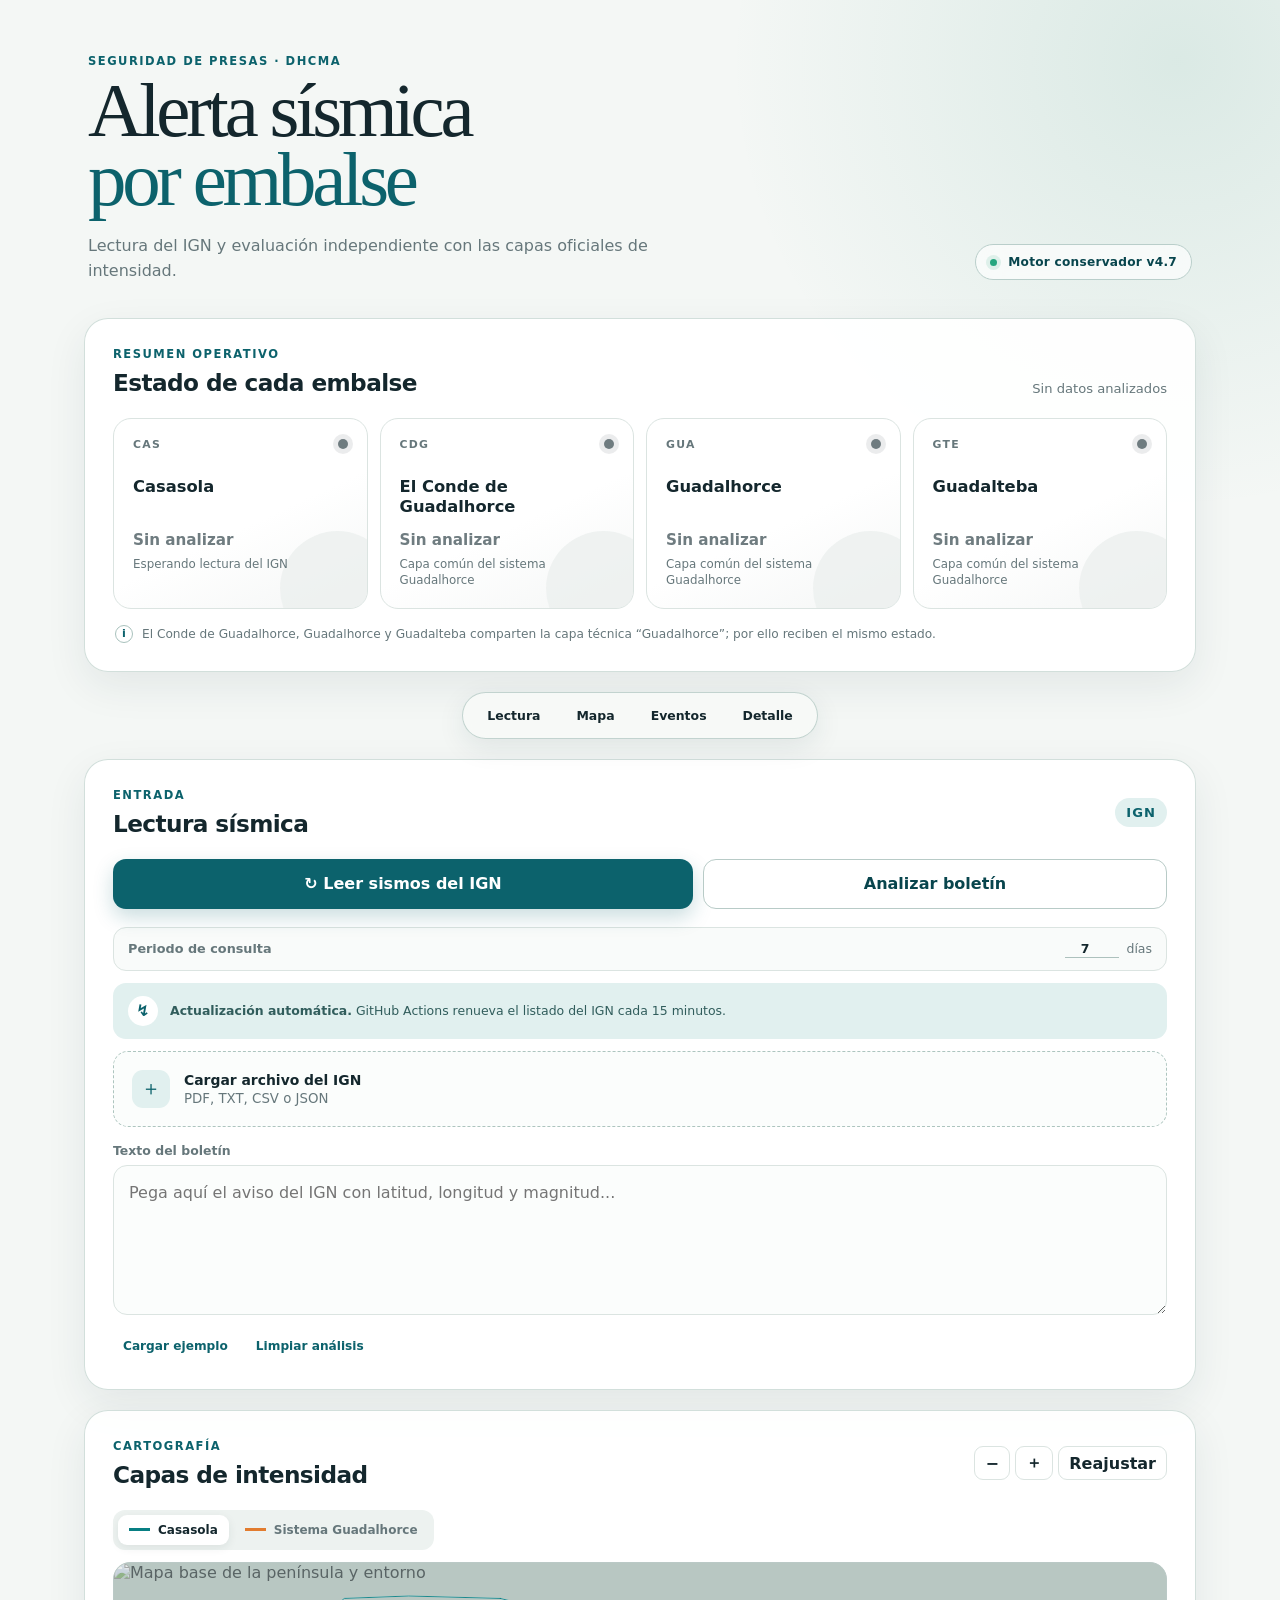
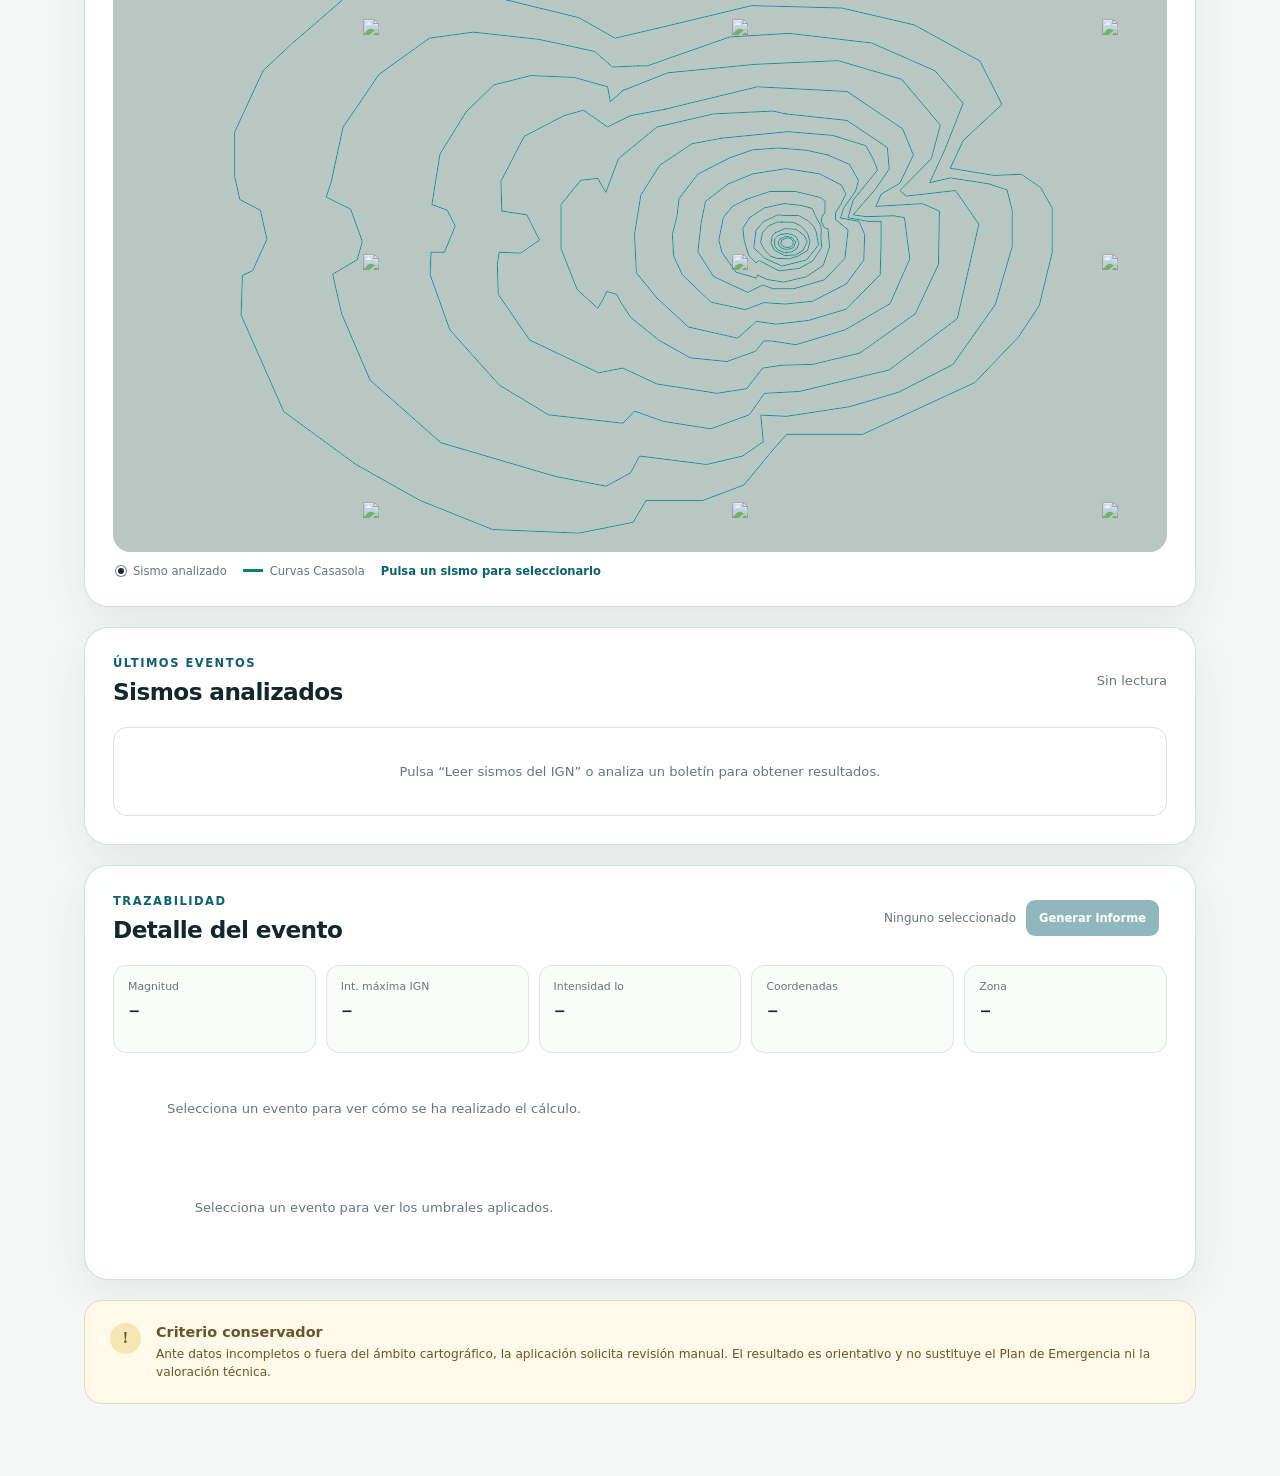
==== index.html @ fff75091 "Add files via upload" ====
<!doctype html>
<html lang="es">
  <head>
    <meta charset="utf-8">
    <meta name="viewport" content="width=device-width, initial-scale=1, viewport-fit=cover">
    <meta name="theme-color" content="#0c5561">
    <meta name="description" content="Evaluacion sismica de Casasola y los embalses del Guadalhorce.">
    <title>Alerta sismica de embalses</title>
    <link rel="manifest" href="manifest.webmanifest">
    <link rel="icon" href="icon.svg" type="image/svg+xml">
    <link rel="stylesheet" href="styles.css?v=10">
  </head>
  <body>
    <main class="app-shell">
      <header class="hero">
        <div class="hero-copy">
          <p class="eyebrow">Seguridad de presas · DHCMA</p>
          <h1>Alerta sísmica<br><span>por embalse</span></h1>
          <p class="hero-subtitle">Lectura del IGN y evaluación independiente con las capas oficiales de intensidad.</p>
        </div>
        <div class="version-pill"><span></span> Motor conservador v4.7</div>
      </header>

      <section class="overview" aria-labelledby="overviewTitle">
        <div class="section-title">
          <div>
            <p class="kicker">Resumen operativo</p>
            <h2 id="overviewTitle">Estado de cada embalse</h2>
          </div>
          <p id="analysisSummary">Sin datos analizados</p>
        </div>

        <div class="reservoir-grid" id="reservoirGrid">
          <article class="reservoir-card unknown" data-asset="casasola">
            <div class="card-top"><span class="asset-code">CAS</span><span class="status-dot"></span></div>
            <h3>Casasola</h3>
            <strong class="asset-status">Sin analizar</strong>
            <p class="asset-event">Esperando lectura del IGN</p>
          </article>
          <article class="reservoir-card unknown" data-asset="conde">
            <div class="card-top"><span class="asset-code">CDG</span><span class="status-dot"></span></div>
            <h3>El Conde de Guadalhorce</h3>
            <strong class="asset-status">Sin analizar</strong>
            <p class="asset-event">Capa común del sistema Guadalhorce</p>
          </article>
          <article class="reservoir-card unknown" data-asset="guadalhorce">
            <div class="card-top"><span class="asset-code">GUA</span><span class="status-dot"></span></div>
            <h3>Guadalhorce</h3>
            <strong class="asset-status">Sin analizar</strong>
            <p class="asset-event">Capa común del sistema Guadalhorce</p>
          </article>
          <article class="reservoir-card unknown" data-asset="guadalteba">
            <div class="card-top"><span class="asset-code">GTE</span><span class="status-dot"></span></div>
            <h3>Guadalteba</h3>
            <strong class="asset-status">Sin analizar</strong>
            <p class="asset-event">Capa común del sistema Guadalhorce</p>
          </article>
        </div>
        <p class="shared-layer-note"><span>i</span> El Conde de Guadalhorce, Guadalhorce y Guadalteba comparten la capa técnica “Guadalhorce”; por ello reciben el mismo estado.</p>
      </section>

      <nav class="tabs" aria-label="Secciones">
        <a href="#lectura">Lectura</a>
        <a href="#mapa">Mapa</a>
        <a href="#eventos">Eventos</a>
        <a href="#detalle">Detalle</a>
      </nav>

      <section class="panel input-panel" id="lectura">
        <div class="section-title compact">
          <div><p class="kicker">Entrada</p><h2>Lectura sísmica</h2></div>
          <span class="source-badge">IGN</span>
        </div>
        <div class="action-row">
          <button class="primary" id="readIgnBtn" type="button"><span>↻</span> Leer sismos del IGN</button>
          <button class="secondary" id="analyzeBtn" type="button">Analizar boletín</button>
        </div>
        <div class="inline-control">
          <label for="ignDays">Periodo de consulta</label>
          <div><input id="ignDays" type="number" min="1" max="10" value="7" inputmode="numeric"><span>días</span></div>
        </div>
        <div class="info-strip" id="sourceNote">
          <span class="info-icon">↯</span>
          <p><strong>Actualización automática.</strong> GitHub Actions renueva el listado del IGN cada 15 minutos.</p>
        </div>
        <label class="dropzone" for="fileInput" id="dropzone">
          <input id="fileInput" type="file" accept=".pdf,.txt,.csv,.json,text/plain,application/pdf">
          <span class="drop-icon">＋</span>
          <span><strong>Cargar archivo del IGN</strong><small>PDF, TXT, CSV o JSON</small></span>
        </label>
        <label class="text-field">
          <span>Texto del boletín</span>
          <textarea id="textInput" spellcheck="false" placeholder="Pega aquí el aviso del IGN con latitud, longitud y magnitud..."></textarea>
        </label>
        <div class="minor-actions">
          <button id="sampleBtn" type="button">Cargar ejemplo</button>
          <button id="clearBtn" type="button">Limpiar análisis</button>
        </div>
      </section>

      <section class="panel map-panel" id="mapa">
        <div class="section-title compact">
          <div><p class="kicker">Cartografía</p><h2>Capas de intensidad</h2></div>
          <div class="map-tools">
            <button type="button" data-map-action="out" aria-label="Alejar">−</button>
            <button type="button" data-map-action="in" aria-label="Acercar">＋</button>
            <button type="button" data-map-action="reset">Reajustar</button>
          </div>
        </div>
        <div class="layer-switch" role="group" aria-label="Capa visible">
          <button class="active" type="button" data-layer="casasola"><span class="line casasola"></span> Casasola</button>
          <button type="button" data-layer="guadalhorce"><span class="line guadalhorce"></span> Sistema Guadalhorce</button>
        </div>
        <div class="map-frame" id="mapFrame">
          <div class="map-layer" id="mapLayer">
            <img class="map-base" src="assets/map-base.jpg" alt="Mapa base de la península y entorno">
            <div class="satellite-tiles" id="satelliteTiles" aria-hidden="true"></div>
            <svg class="vector-overlay" id="vectorOverlay" aria-hidden="true"></svg>
            <div class="event-markers" id="eventMarkers"></div>
            <div class="selected-marker" id="selectedMarker"><span></span><b id="selectedMarkerLabel"></b></div>
          </div>
          <div class="coord-tip" id="coordTip">Latitud · Longitud · Umbrales</div>
        </div>
        <div class="map-legend">
          <span><i class="legend-quake"></i> Sismo analizado</span>
          <span id="layerLegend"><i class="legend-line casasola"></i> Curvas Casasola</span>
          <span class="map-select-help">Pulsa un sismo para seleccionarlo</span>
        </div>
      </section>

      <section class="panel events-panel" id="eventos">
        <div class="section-title compact">
          <div><p class="kicker">Últimos eventos</p><h2>Sismos analizados</h2></div>
          <span id="ignSummary">Sin lectura</span>
        </div>
        <div class="table-wrap" id="eventList">
          <p class="empty-state">Pulsa “Leer sismos del IGN” o analiza un boletín para obtener resultados.</p>
        </div>
      </section>

      <section class="panel detail-panel" id="detalle">
        <div class="section-title compact">
          <div><p class="kicker">Trazabilidad</p><h2>Detalle del evento</h2></div>
          <div class="detail-actions">
            <span id="detailEvent">Ninguno seleccionado</span>
            <div class="report-controls">
              <button class="report-button" id="reportBtn" type="button" disabled>Generar informe</button>
              <span class="report-status" id="reportStatus" role="status" aria-live="polite"></span>
            </div>
          </div>
        </div>
        <div class="metrics">
          <div><span>Magnitud</span><strong id="detailMagnitude">−</strong></div>
          <div><span>Int. máxima IGN</span><strong id="detailMaxIntensity">−</strong></div>
          <div><span>Intensidad Io</span><strong id="detailIntensity">−</strong></div>
          <div><span>Coordenadas</span><strong id="detailCoords">−</strong></div>
          <div><span>Zona</span><strong id="detailZone">−</strong></div>
        </div>
        <div class="calculation-trace" id="calculationTrace">
          <p class="empty-state">Selecciona un evento para ver cómo se ha realizado el cálculo.</p>
        </div>
        <div class="layer-results" id="layerResults">
          <p class="empty-state">Selecciona un evento para ver los umbrales aplicados.</p>
        </div>
      </section>

      <section class="method-note">
        <span>!</span>
        <div><h2>Criterio conservador</h2><p>Ante datos incompletos o fuera del ámbito cartográfico, la aplicación solicita revisión manual. El resultado es orientativo y no sustituye el Plan de Emergencia ni la valoración técnica.</p></div>
      </section>
    </main>

    <script src="reservoir-vector-data.js?v=10"></script>
    <script src="core.js?v=10"></script>
    <script src="app.js?v=10"></script>
    <script>
      if ("serviceWorker" in navigator && location.protocol !== "file:") {
        navigator.serviceWorker.register("sw.js").catch(() => {});
      }
    </script>
  </body>
</html>
---- styles.css ----
:root {
  --ink: #14272d;
  --muted: #66777b;
  --paper: #f4f7f5;
  --card: #ffffff;
  --teal: #0c626c;
  --teal-dark: #08454d;
  --teal-soft: #e1f0ef;
  --line: #dbe4e1;
  --ordinary: #23896f;
  --ordinary-bg: #e1f4ec;
  --extra: #d88917;
  --extra-bg: #fff1d5;
  --zero: #d34c4c;
  --zero-bg: #fbe6e6;
  --unknown: #6f7c80;
  --unknown-bg: #edf0ef;
  --casasola: #087f83;
  --guadalhorce: #e27c2f;
  --shadow: 0 14px 40px rgba(26, 55, 58, 0.08);
  color-scheme: light;
}

* { box-sizing: border-box; }

html { scroll-behavior: smooth; }

body {
  margin: 0;
  min-width: 320px;
  background:
    radial-gradient(circle at 92% 2%, rgba(35, 137, 111, 0.12), transparent 28rem),
    var(--paper);
  color: var(--ink);
  font-family: Inter, ui-sans-serif, system-ui, -apple-system, BlinkMacSystemFont, "Segoe UI", sans-serif;
}

button, input, textarea { font: inherit; }
button { cursor: pointer; }

.app-shell {
  width: min(1160px, 100%);
  margin: 0 auto;
  padding: 0 24px 72px;
}

.hero {
  display: flex;
  align-items: flex-end;
  justify-content: space-between;
  gap: 32px;
  padding: 54px 4px 34px;
}

.eyebrow, .kicker {
  margin: 0 0 8px;
  color: var(--teal);
  font-size: 0.72rem;
  font-weight: 800;
  letter-spacing: 0.13em;
  text-transform: uppercase;
}

.hero h1 {
  margin: 0;
  font-family: Georgia, "Times New Roman", serif;
  font-size: clamp(2.8rem, 6vw, 5.2rem);
  font-weight: 500;
  line-height: 0.9;
  letter-spacing: -0.055em;
}

.hero h1 span { color: var(--teal); }

.hero-subtitle {
  max-width: 630px;
  margin: 20px 0 0;
  color: var(--muted);
  font-size: 1rem;
  line-height: 1.55;
}

.version-pill {
  flex: none;
  margin-bottom: 4px;
  padding: 10px 14px;
  border: 1px solid #b9ceca;
  border-radius: 999px;
  background: rgba(255,255,255,0.66);
  color: var(--teal-dark);
  font-size: 0.76rem;
  font-weight: 750;
  letter-spacing: 0.02em;
  backdrop-filter: blur(12px);
}

.version-pill span {
  display: inline-block;
  width: 7px;
  height: 7px;
  margin-right: 7px;
  border-radius: 50%;
  background: #26a67f;
  box-shadow: 0 0 0 4px rgba(38, 166, 127, 0.12);
}

.overview, .panel {
  margin-bottom: 20px;
  padding: 28px;
  border: 1px solid rgba(206, 220, 216, 0.9);
  border-radius: 24px;
  background: rgba(255,255,255,0.92);
  box-shadow: var(--shadow);
}

.section-title {
  display: flex;
  align-items: flex-end;
  justify-content: space-between;
  gap: 20px;
  margin-bottom: 22px;
}

.section-title.compact { align-items: center; }
.section-title h2 { margin: 0; font-size: 1.45rem; letter-spacing: -0.025em; }
.section-title > p, .section-title > span { margin: 0; color: var(--muted); font-size: 0.82rem; }

.reservoir-grid {
  display: grid;
  grid-template-columns: repeat(4, minmax(0, 1fr));
  gap: 12px;
}

.reservoir-card {
  position: relative;
  min-height: 190px;
  padding: 19px;
  overflow: hidden;
  border: 1px solid var(--line);
  border-radius: 18px;
  background: linear-gradient(155deg, #fff 55%, var(--status-bg, var(--unknown-bg)) 130%);
  transition: transform 180ms ease, border-color 180ms ease, box-shadow 180ms ease;
}

.reservoir-card:hover { transform: translateY(-2px); box-shadow: 0 12px 28px rgba(23, 55, 55, 0.08); }
.reservoir-card::after { content: ""; position: absolute; right: -28px; bottom: -38px; width: 115px; height: 115px; border-radius: 50%; background: var(--status-bg, var(--unknown-bg)); opacity: 0.8; }
.reservoir-card.ordinary { --status: var(--ordinary); --status-bg: var(--ordinary-bg); border-color: #c7e5d9; }
.reservoir-card.extra { --status: var(--extra); --status-bg: var(--extra-bg); border-color: #efd39e; }
.reservoir-card.zero { --status: var(--zero); --status-bg: var(--zero-bg); border-color: #edc4c4; }
.reservoir-card.unknown { --status: var(--unknown); --status-bg: var(--unknown-bg); }

.card-top { display: flex; align-items: center; justify-content: space-between; }
.asset-code { color: var(--muted); font-size: 0.68rem; font-weight: 850; letter-spacing: 0.12em; }
.status-dot { width: 10px; height: 10px; border-radius: 50%; background: var(--status); box-shadow: 0 0 0 5px color-mix(in srgb, var(--status) 14%, transparent); }
.reservoir-card h3 { position: relative; z-index: 1; min-height: 46px; margin: 26px 0 8px; font-size: 1.02rem; line-height: 1.25; }
.asset-status { position: relative; z-index: 1; display: block; color: var(--status); font-size: 0.95rem; }
.asset-event { position: relative; z-index: 1; margin: 8px 0 0; color: var(--muted); font-size: 0.74rem; line-height: 1.35; }

.shared-layer-note {
  display: flex;
  align-items: center;
  gap: 9px;
  margin: 16px 2px 0;
  color: var(--muted);
  font-size: 0.76rem;
}
.shared-layer-note span { display: grid; place-items: center; flex: none; width: 18px; height: 18px; border: 1px solid #a9c2bd; border-radius: 50%; color: var(--teal); font-size: 0.7rem; font-weight: 800; }

.tabs {
  position: sticky;
  top: 10px;
  z-index: 20;
  display: flex;
  justify-content: center;
  width: fit-content;
  max-width: 100%;
  margin: 18px auto 20px;
  padding: 6px;
  border: 1px solid rgba(191, 209, 205, 0.95);
  border-radius: 999px;
  background: rgba(247, 250, 248, 0.88);
  box-shadow: 0 8px 28px rgba(27, 58, 61, 0.09);
  backdrop-filter: blur(15px);
}
.tabs a { padding: 9px 18px; border-radius: 999px; color: var(--ink); font-size: 0.78rem; font-weight: 750; text-decoration: none; }
.tabs a:hover { background: var(--teal-soft); color: var(--teal); }

.source-badge { padding: 7px 11px; border-radius: 999px; background: var(--teal-soft); color: var(--teal) !important; font-weight: 850; letter-spacing: 0.08em; }
.action-row { display: grid; grid-template-columns: 1.25fr 1fr; gap: 10px; }
.action-row button { min-height: 50px; border-radius: 13px; font-weight: 800; }
.primary { border: 0; background: var(--teal); color: #fff; box-shadow: 0 8px 20px rgba(12, 98, 108, 0.22); }
.primary:hover { background: var(--teal-dark); }
.secondary { border: 1px solid #b8cbc7; background: #fff; color: var(--teal-dark); }
.secondary:hover { border-color: var(--teal); background: var(--teal-soft); }
button:disabled { cursor: wait; opacity: 0.62; }

.inline-control { display: flex; align-items: center; justify-content: space-between; gap: 16px; margin-top: 18px; padding: 12px 14px; border: 1px solid var(--line); border-radius: 13px; background: #f9fbfa; }
.inline-control label { color: var(--muted); font-size: 0.8rem; font-weight: 700; }
.inline-control div { display: flex; align-items: center; gap: 7px; color: var(--muted); font-size: 0.78rem; }
.inline-control input { width: 54px; border: 0; border-bottom: 1px solid #adc1bd; background: transparent; color: var(--ink); font-weight: 850; text-align: center; outline: none; }

.info-strip { display: flex; align-items: center; gap: 12px; margin: 12px 0; padding: 13px 15px; border-radius: 13px; background: var(--teal-soft); color: #315d5c; }
.info-strip p { margin: 0; font-size: 0.78rem; line-height: 1.45; }
.info-icon { display: grid; place-items: center; flex: none; width: 30px; height: 30px; border-radius: 50%; background: #fff; color: var(--teal); font-weight: 900; }

.dropzone { display: flex; align-items: center; gap: 14px; margin-top: 12px; padding: 18px; border: 1.5px dashed #adc5bf; border-radius: 15px; background: #fbfdfc; transition: background 150ms, border-color 150ms; cursor: pointer; }
.dropzone.drag { border-color: var(--teal); background: var(--teal-soft); }
.dropzone input { display: none; }
.drop-icon { display: grid; place-items: center; width: 38px; height: 38px; border-radius: 11px; background: var(--teal-soft); color: var(--teal); font-size: 1.25rem; }
.dropzone strong, .dropzone small { display: block; }
.dropzone strong { font-size: 0.87rem; }
.dropzone small { margin-top: 3px; color: var(--muted); }

.text-field { display: block; margin-top: 16px; }
.text-field > span { display: block; margin-bottom: 7px; color: var(--muted); font-size: 0.78rem; font-weight: 750; }
.text-field textarea { width: 100%; min-height: 150px; resize: vertical; padding: 15px; border: 1px solid var(--line); border-radius: 14px; background: #fbfdfc; color: var(--ink); line-height: 1.5; outline: none; }
.text-field textarea:focus { border-color: var(--teal); box-shadow: 0 0 0 3px rgba(12, 98, 108, 0.09); }
.minor-actions { display: flex; gap: 8px; margin-top: 12px; }
.minor-actions button { padding: 8px 10px; border: 0; background: transparent; color: var(--teal); font-size: 0.76rem; font-weight: 750; }
.minor-actions button:hover { text-decoration: underline; }

.map-tools { display: flex; gap: 5px; }
.map-tools button { min-width: 36px; height: 34px; padding: 0 10px; border: 1px solid var(--line); border-radius: 9px; background: #fff; color: var(--ink); font-weight: 800; }
.map-tools button:hover { border-color: var(--teal); color: var(--teal); }
.layer-switch { display: inline-flex; gap: 5px; margin-bottom: 12px; padding: 5px; border-radius: 12px; background: #edf2f0; }
.layer-switch button { display: flex; align-items: center; gap: 8px; padding: 8px 11px; border: 0; border-radius: 9px; background: transparent; color: var(--muted); font-size: 0.75rem; font-weight: 750; }
.layer-switch button.active { background: #fff; color: var(--ink); box-shadow: 0 3px 10px rgba(23, 52, 54, 0.08); }
.line { width: 21px; border-top: 3px solid; }
.line.casasola, .legend-line.casasola { border-color: var(--casasola); }
.line.guadalhorce, .legend-line.guadalhorce { border-color: var(--guadalhorce); }

.map-frame { position: relative; height: min(64vw, 590px); min-height: 370px; overflow: hidden; border: 1px solid #bac9c6; border-radius: 17px; background: #b8c7c2; touch-action: none; cursor: grab; }
.map-frame.dragging { cursor: grabbing; }
.map-layer { position: absolute; inset: 0; transform-origin: 0 0; }
.map-base, .satellite-tiles, .vector-overlay, .event-markers { position: absolute; inset: 0; width: 100%; height: 100%; }
.map-base { object-fit: fill; opacity: 0.7; filter: saturate(0.55) contrast(0.82) brightness(1.1); }
.satellite-tiles { overflow: hidden; opacity: 0.74; }
.satellite-tiles img { position: absolute; display: block; }
.vector-overlay { overflow: visible; }
.vector-zone { fill: none; stroke-width: calc(2.7px * var(--line-inverse-scale, 1)); stroke-linecap: round; stroke-linejoin: round; filter: drop-shadow(0 0 1px rgba(255,255,255,0.9)); }
.vector-zone.casasola { stroke: var(--casasola); }
.vector-zone.guadalhorce { stroke: var(--guadalhorce); }
.event-markers { pointer-events: none; }
.quake-marker, .selected-marker { position: absolute; transform: translate(-50%, -50%) scale(var(--marker-inverse-scale, 1)); transform-origin: center; }
.quake-marker { width: 8px; height: 8px; padding: 0; border: 1.5px solid #fff; border-radius: 50%; background: var(--unknown); box-shadow: 0 1px 5px rgba(0,0,0,0.45); pointer-events: auto; }
.quake-marker::after { content: ""; position: absolute; inset: -8px; border-radius: 50%; }
.quake-marker.ordinary { background: var(--ordinary); }
.quake-marker.extra { width: 9px; height: 9px; background: var(--extra); }
.quake-marker.zero { width: 10px; height: 10px; background: var(--zero); }
.quake-marker.selected { outline: 3px solid rgba(21, 44, 50, 0.7); outline-offset: 3px; }
.selected-marker { display: none; z-index: 3; pointer-events: none; }
.selected-marker > span { display: block; width: 15px; height: 15px; border: 2px solid #fff; border-radius: 50%; background: #152c32; box-shadow: 0 0 0 2px rgba(21,44,50,0.4), 0 3px 9px rgba(0,0,0,0.35); }
.selected-marker b { position: absolute; left: 12px; top: -17px; min-width: max-content; padding: 5px 7px; border-radius: 7px; background: rgba(16, 40, 45, 0.91); color: #fff; font-size: 0.6rem; white-space: nowrap; }
.coord-tip { position: absolute; z-index: 4; display: none; max-width: 300px; padding: 8px 10px; border-radius: 8px; background: rgba(10, 39, 43, 0.9); color: #fff; font-size: 0.67rem; line-height: 1.35; pointer-events: none; }
.coord-tip.visible { display: block; }
.coord-tip.event-tip { max-width: 330px; white-space: pre-line; }
.map-legend { display: flex; flex-wrap: wrap; gap: 16px; margin: 12px 3px 0; color: var(--muted); font-size: 0.72rem; }
.map-legend span { display: flex; align-items: center; gap: 7px; }
.map-legend .map-select-help { color: var(--teal); font-weight: 750; }
.legend-quake { width: 10px; height: 10px; border: 2px solid #fff; border-radius: 50%; background: #152c32; box-shadow: 0 0 0 1px #728286; }
.legend-line { width: 20px; border-top: 3px solid; }

.table-wrap { overflow-x: auto; border: 1px solid var(--line); border-radius: 14px; }
.event-table { width: 100%; border-collapse: collapse; min-width: 1010px; }
.event-table th { padding: 11px 12px; background: #f2f6f4; color: var(--muted); font-size: 0.66rem; letter-spacing: 0.06em; text-align: left; text-transform: uppercase; }
.event-table td { padding: 11px 12px; border-top: 1px solid var(--line); font-size: 0.75rem; vertical-align: middle; }
.event-link { border: 0; background: transparent; color: var(--teal); font-weight: 800; text-decoration: underline; text-decoration-color: #b5ceca; text-underline-offset: 3px; }
.event-table tr:hover td { background: #fafcfa; }
.event-table tr.selected-event td { background: #eaf4f2; box-shadow: inset 0 1px #c9dfdb, inset 0 -1px #c9dfdb; }
.event-table tr.selected-event .event-link::after { content: " · seleccionada"; color: var(--muted); font-size: 0.62rem; font-weight: 650; text-decoration: none; }
.status-pill { display: inline-block; min-width: 82px; padding: 5px 7px; border-radius: 999px; font-size: 0.65rem; font-weight: 800; text-align: center; }
.status-pill.ordinary { color: var(--ordinary); background: var(--ordinary-bg); }
.status-pill.extra { color: #9b5b00; background: var(--extra-bg); }
.status-pill.zero { color: var(--zero); background: var(--zero-bg); }
.status-pill.unknown { color: var(--unknown); background: var(--unknown-bg); }
.empty-state { margin: 0; padding: 36px 18px; color: var(--muted); font-size: 0.82rem; text-align: center; }

.detail-actions { display: flex; align-items: center; gap: 10px; }
.detail-actions > span { color: var(--muted); font-size: 0.75rem; }
.report-controls { display: flex; align-items: center; gap: 8px; }
.report-button { min-height: 36px; padding: 8px 13px; border: 0; border-radius: 9px; background: var(--teal); color: #fff; font-size: 0.72rem; font-weight: 800; }
.report-button:hover:not(:disabled) { background: var(--teal-dark); }
.report-button:disabled { cursor: not-allowed; opacity: 0.45; }
.report-status { max-width: 190px; color: var(--ordinary); font-size: 0.64rem; line-height: 1.3; }
.metrics { display: grid; grid-template-columns: repeat(5, 1fr); gap: 10px; }
.metrics > div { min-height: 88px; padding: 14px; border: 1px solid var(--line); border-radius: 13px; background: #fafcfa; }
.metrics span { display: block; margin-bottom: 9px; color: var(--muted); font-size: 0.68rem; }
.metrics strong { display: block; font-size: 0.9rem; line-height: 1.35; }
.calculation-trace { display: grid; grid-template-columns: 1fr 1fr; gap: 10px; margin-top: 12px; }
.calculation-card { display: flex; align-items: flex-start; gap: 12px; padding: 16px; border: 1px solid var(--line); border-radius: 13px; background: #f8fbfa; }
.calculation-number { display: grid; place-items: center; flex: none; width: 27px; height: 27px; border-radius: 50%; background: var(--teal); color: #fff; font-size: 0.72rem; font-weight: 850; }
.calculation-card h3 { margin: 3px 0 9px; font-size: 0.86rem; }
.calculation-card p, .calculation-card li { color: var(--muted); font-size: 0.72rem; line-height: 1.5; }
.calculation-card p { margin: 7px 0; }
.calculation-card ol, .calculation-card ul { margin: 0; padding-left: 18px; }
.calculation-card code { padding: 1px 4px; border-radius: 4px; background: #e7efed; color: var(--teal-dark); font-size: 0.68rem; }
.magnitude-rules { margin-top: 12px; padding: 11px 12px; border: 1px solid #d6e3e0; border-radius: 10px; background: #fff; }
.magnitude-rules p { margin: 6px 0; }
.magnitude-rules .rueda-note { padding-top: 8px; border-top: 1px solid var(--line); color: var(--ink); }
.magnitude-rules .source, .magnitude-rules .source a { color: var(--teal); font-size: 0.64rem; }
.layer-results { display: grid; grid-template-columns: 1fr 1fr; gap: 10px; margin-top: 12px; }
.layer-result { padding: 16px; border: 1px solid var(--line); border-left: 4px solid var(--status); border-radius: 13px; background: #fff; }
.layer-result.ordinary { --status: var(--ordinary); }
.layer-result.extra { --status: var(--extra); }
.layer-result.zero { --status: var(--zero); }
.layer-result.unknown { --status: var(--unknown); }
.layer-result-head { display: flex; align-items: center; justify-content: space-between; gap: 12px; }
.layer-result h3 { margin: 0; font-size: 0.9rem; }
.threshold-pair { display: grid; grid-template-columns: 1fr 1fr; gap: 8px; margin: 13px 0; }
.threshold-pair div { padding: 9px; border-radius: 9px; background: #f3f6f5; }
.threshold-pair span, .threshold-pair strong { display: block; }
.threshold-pair span { color: var(--muted); font-size: 0.64rem; }
.threshold-pair strong { margin-top: 4px; font-size: 0.86rem; }
.decision-equation { margin: 0 0 10px; padding: 9px 10px; border-radius: 9px; background: color-mix(in srgb, var(--status) 9%, white); color: var(--ink); font-size: 0.72rem; font-weight: 750; line-height: 1.45; }
.reason-list { margin: 0; padding-left: 18px; color: var(--muted); font-size: 0.72rem; line-height: 1.45; }

.method-note { display: flex; gap: 15px; margin-top: 20px; padding: 22px 25px; border: 1px solid #e6d9b7; border-radius: 18px; background: #fff9e9; color: #68552a; }
.method-note > span { display: grid; place-items: center; flex: none; width: 31px; height: 31px; border-radius: 50%; background: #f6e5b5; font-family: Georgia, serif; font-weight: 900; }
.method-note h2 { margin: 1px 0 5px; font-size: 0.9rem; }
.method-note p { margin: 0; font-size: 0.76rem; line-height: 1.5; }

@media (max-width: 900px) {
  .reservoir-grid { grid-template-columns: 1fr 1fr; }
  .metrics { grid-template-columns: 1fr 1fr; }
}

@media (max-width: 640px) {
  .app-shell { padding: 0 13px 48px; }
  .hero { display: block; padding: 38px 3px 26px; }
  .hero h1 { font-size: 3.35rem; }
  .version-pill { display: inline-block; margin-top: 19px; }
  .overview, .panel { padding: 18px; border-radius: 19px; }
  .section-title { align-items: flex-start; }
  .section-title > p { max-width: 130px; text-align: right; }
  .detail-panel .section-title { gap: 12px; }
  .detail-actions { align-items: flex-end; flex-direction: column; }
  .report-controls { align-items: flex-end; flex-direction: column; }
  .report-status { text-align: right; }
  .reservoir-grid { gap: 9px; }
  .reservoir-card { min-height: 170px; padding: 15px; }
  .reservoir-card h3 { min-height: 42px; margin-top: 21px; font-size: 0.9rem; }
  .asset-status { font-size: 0.82rem; }
  .asset-event { font-size: 0.67rem; }
  .tabs { top: 7px; width: 100%; overflow-x: auto; justify-content: flex-start; }
  .tabs a { flex: 1 0 auto; padding: 8px 14px; text-align: center; }
  .action-row { grid-template-columns: 1fr; }
  .map-panel .section-title { display: block; }
  .map-tools { margin-top: 12px; }
  .layer-switch { display: grid; grid-template-columns: 1fr 1fr; width: 100%; }
  .layer-switch button { justify-content: center; }
  .map-frame { height: 470px; min-height: 0; }
  .metrics { grid-template-columns: 1fr 1fr; }
  .layer-results { grid-template-columns: 1fr; }
  .calculation-trace { grid-template-columns: 1fr; }
}

@media (max-width: 390px) {
  .reservoir-grid { grid-template-columns: 1fr; }
  .reservoir-card { min-height: 145px; }
  .reservoir-card h3 { min-height: auto; margin-top: 19px; }
  .metrics { grid-template-columns: 1fr; }
}

@media (prefers-reduced-motion: reduce) {
  * { scroll-behavior: auto !important; transition: none !important; }
}
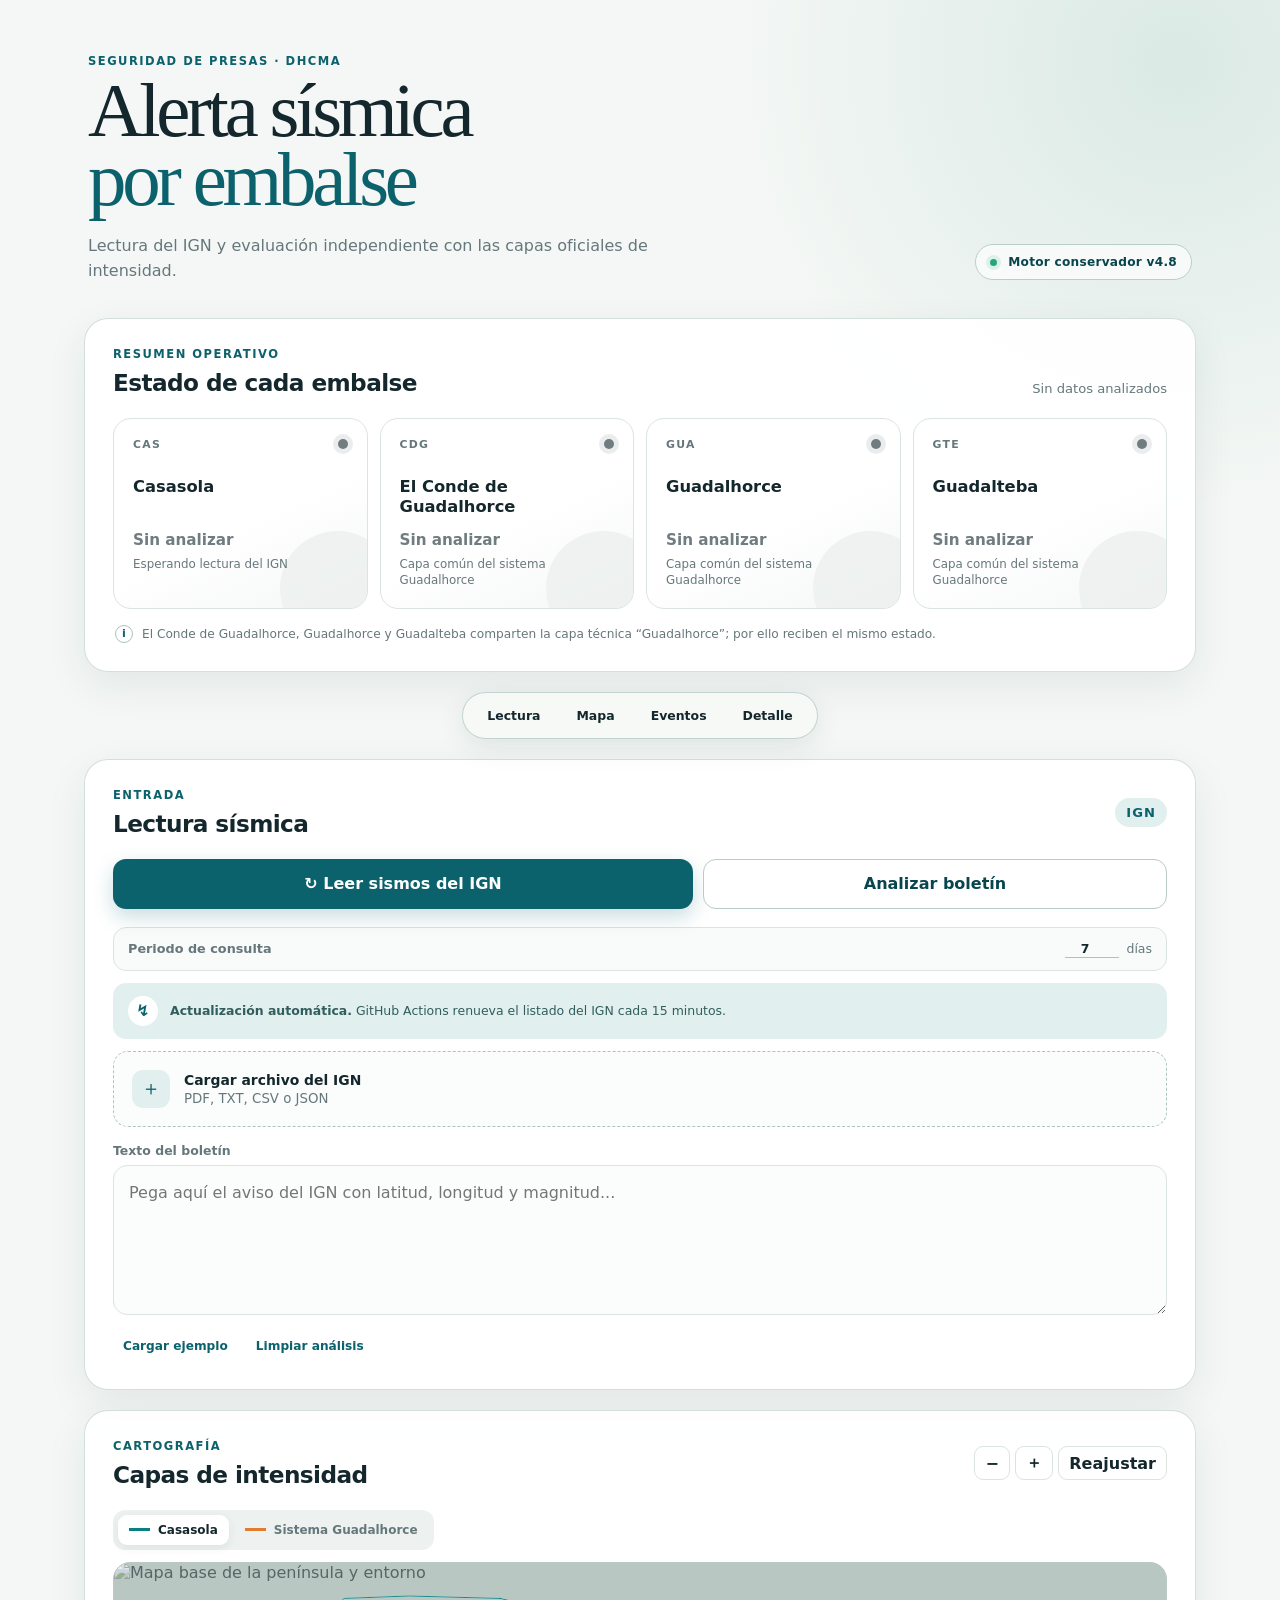
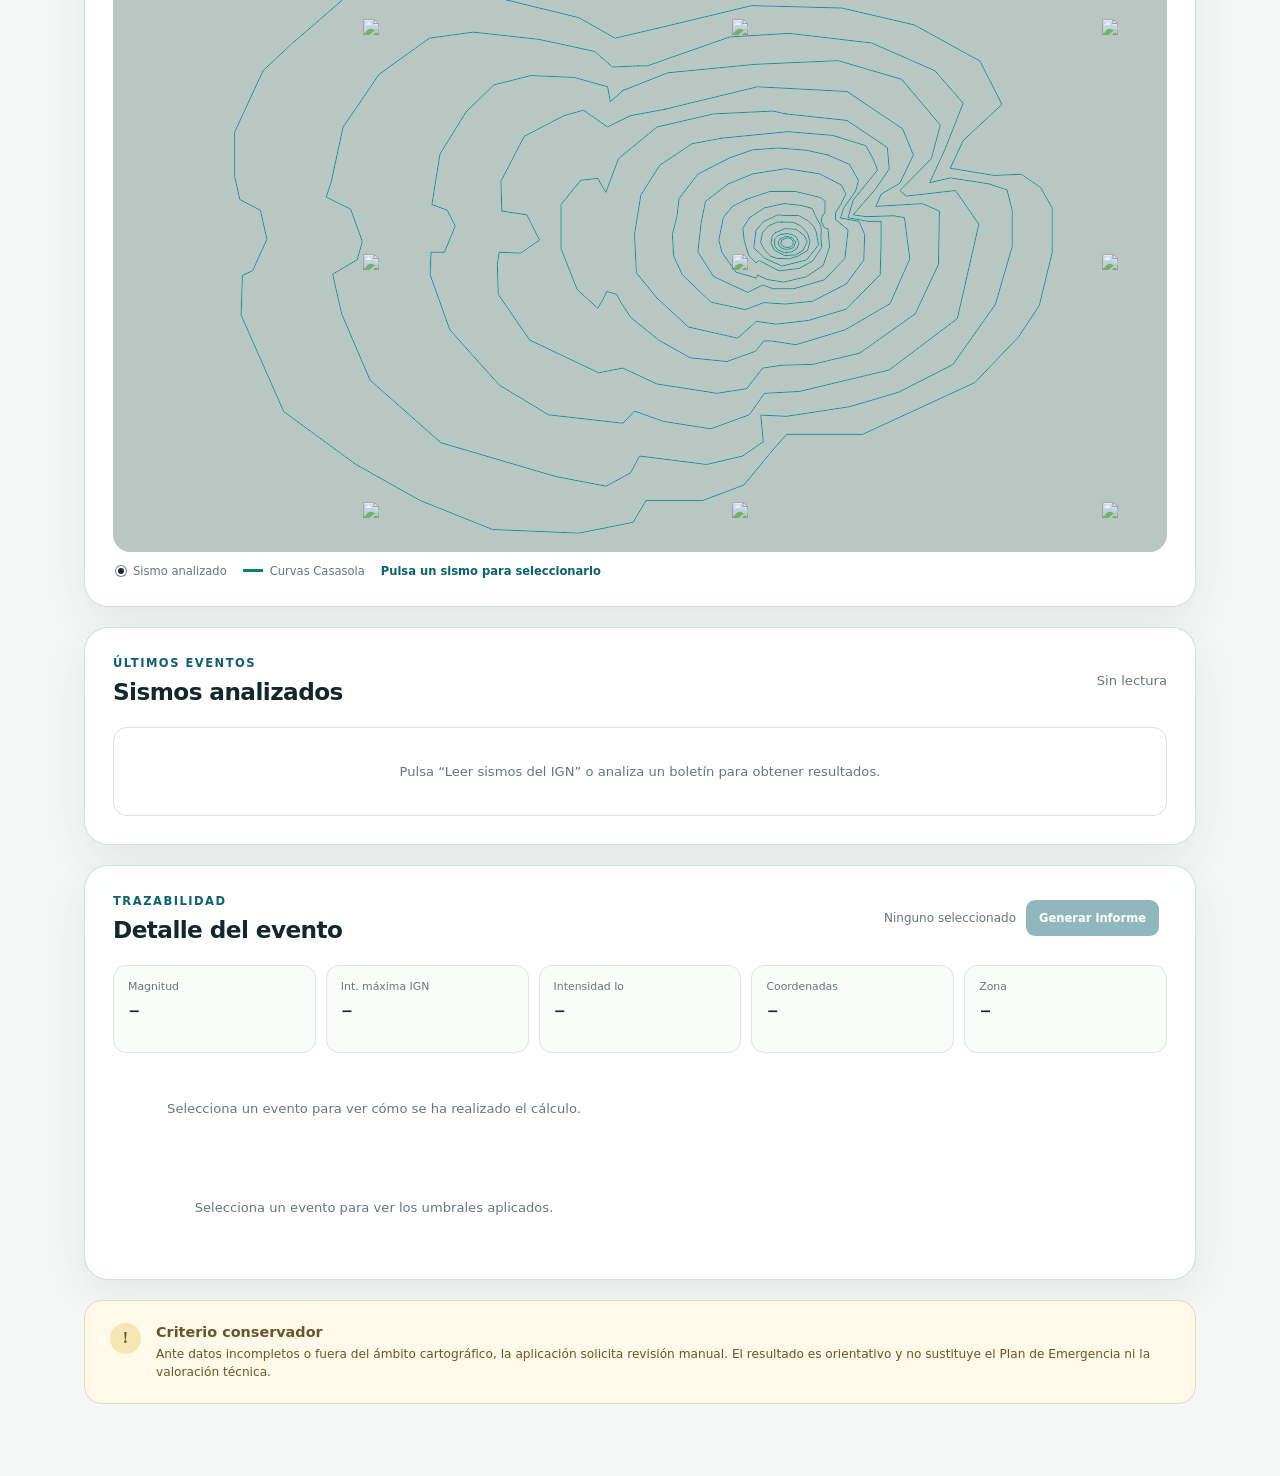
==== commit ee16150d: "Add files via upload" ====
--- a/index.html
+++ b/index.html
@@ -8,7 +8,7 @@
     <title>Alerta sismica de embalses</title>
     <link rel="manifest" href="manifest.webmanifest">
     <link rel="icon" href="icon.svg" type="image/svg+xml">
-    <link rel="stylesheet" href="styles.css?v=10">
+    <link rel="stylesheet" href="styles.css?v=11">
   </head>
   <body>
     <main class="app-shell">
@@ -18,7 +18,7 @@
           <h1>Alerta sísmica<br><span>por embalse</span></h1>
           <p class="hero-subtitle">Lectura del IGN y evaluación independiente con las capas oficiales de intensidad.</p>
         </div>
-        <div class="version-pill"><span></span> Motor conservador v4.7</div>
+        <div class="version-pill"><span></span> Motor conservador v4.8</div>
       </header>
 
       <section class="overview" aria-labelledby="overviewTitle">
@@ -170,9 +170,9 @@
       </section>
     </main>
 
-    <script src="reservoir-vector-data.js?v=10"></script>
-    <script src="core.js?v=10"></script>
-    <script src="app.js?v=10"></script>
+    <script src="reservoir-vector-data.js?v=11"></script>
+    <script src="core.js?v=11"></script>
+    <script src="app.js?v=11"></script>
     <script>
       if ("serviceWorker" in navigator && location.protocol !== "file:") {
         navigator.serviceWorker.register("sw.js").catch(() => {});
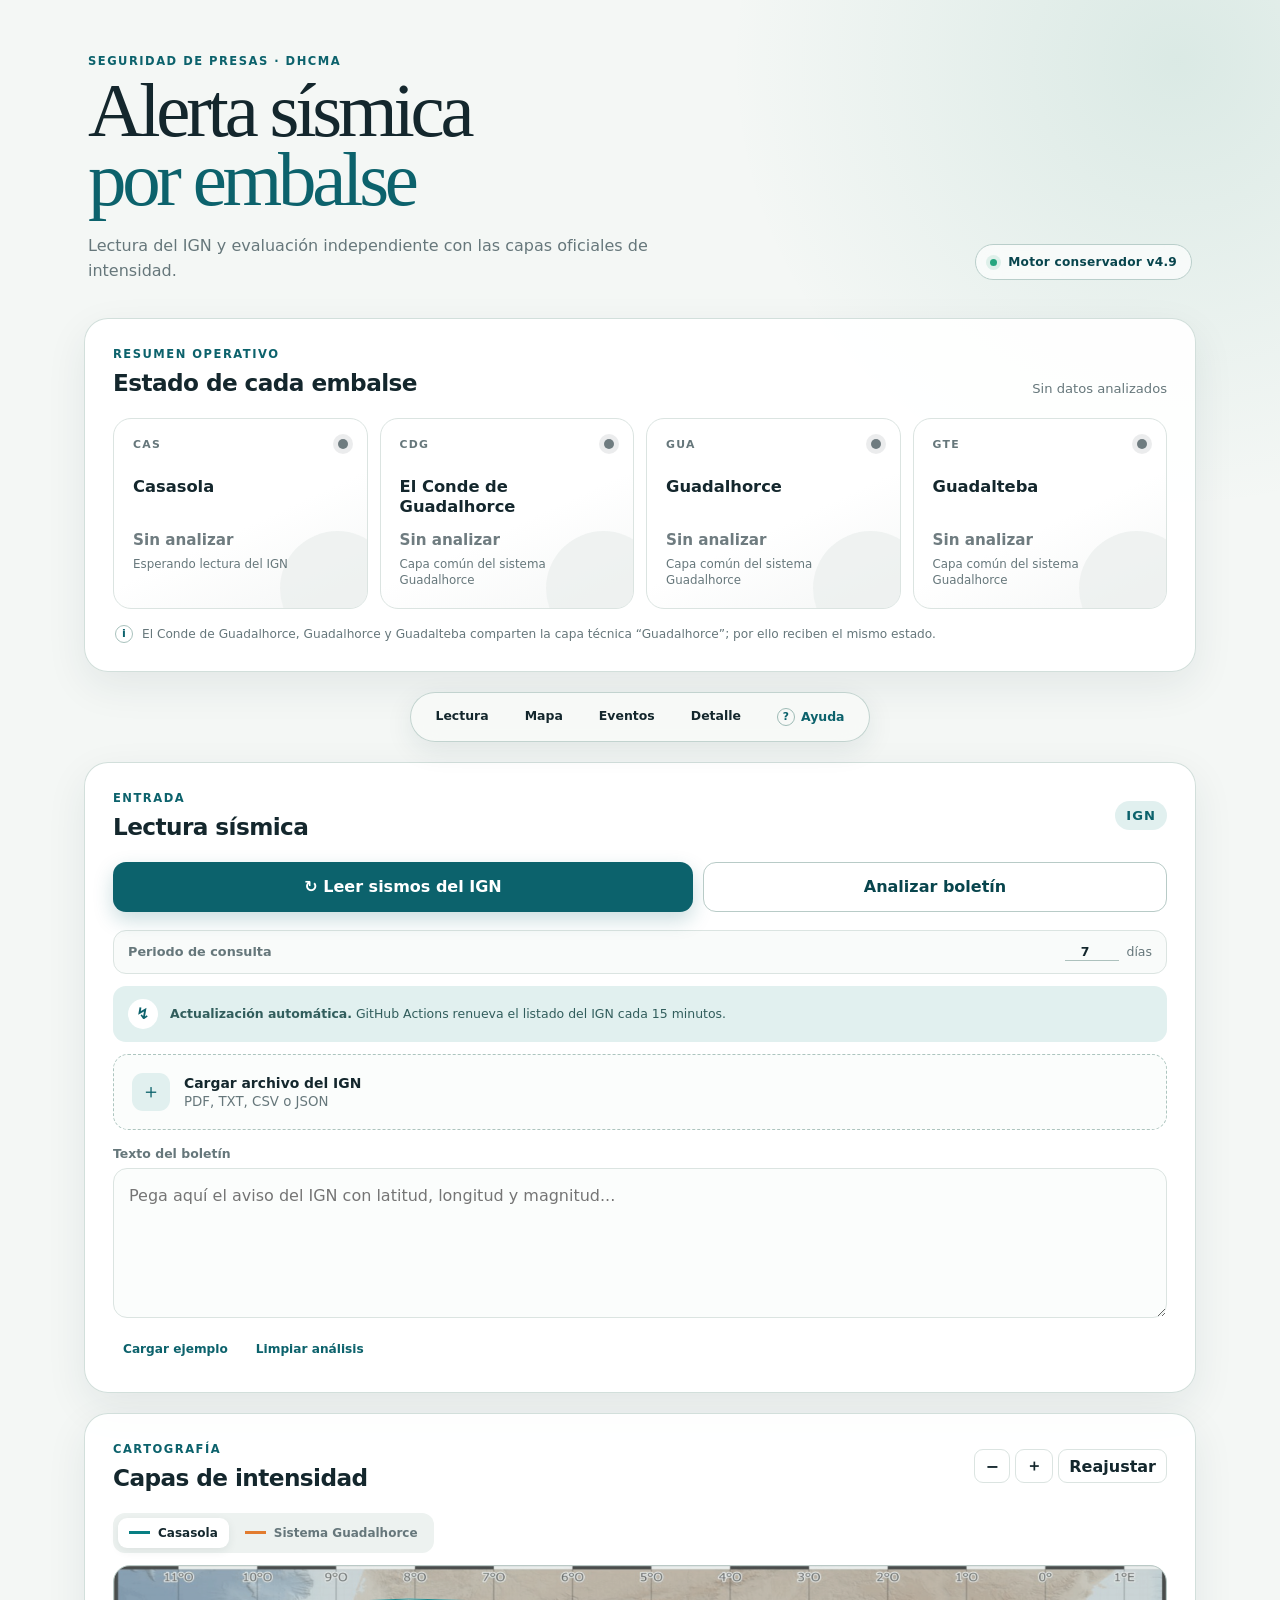
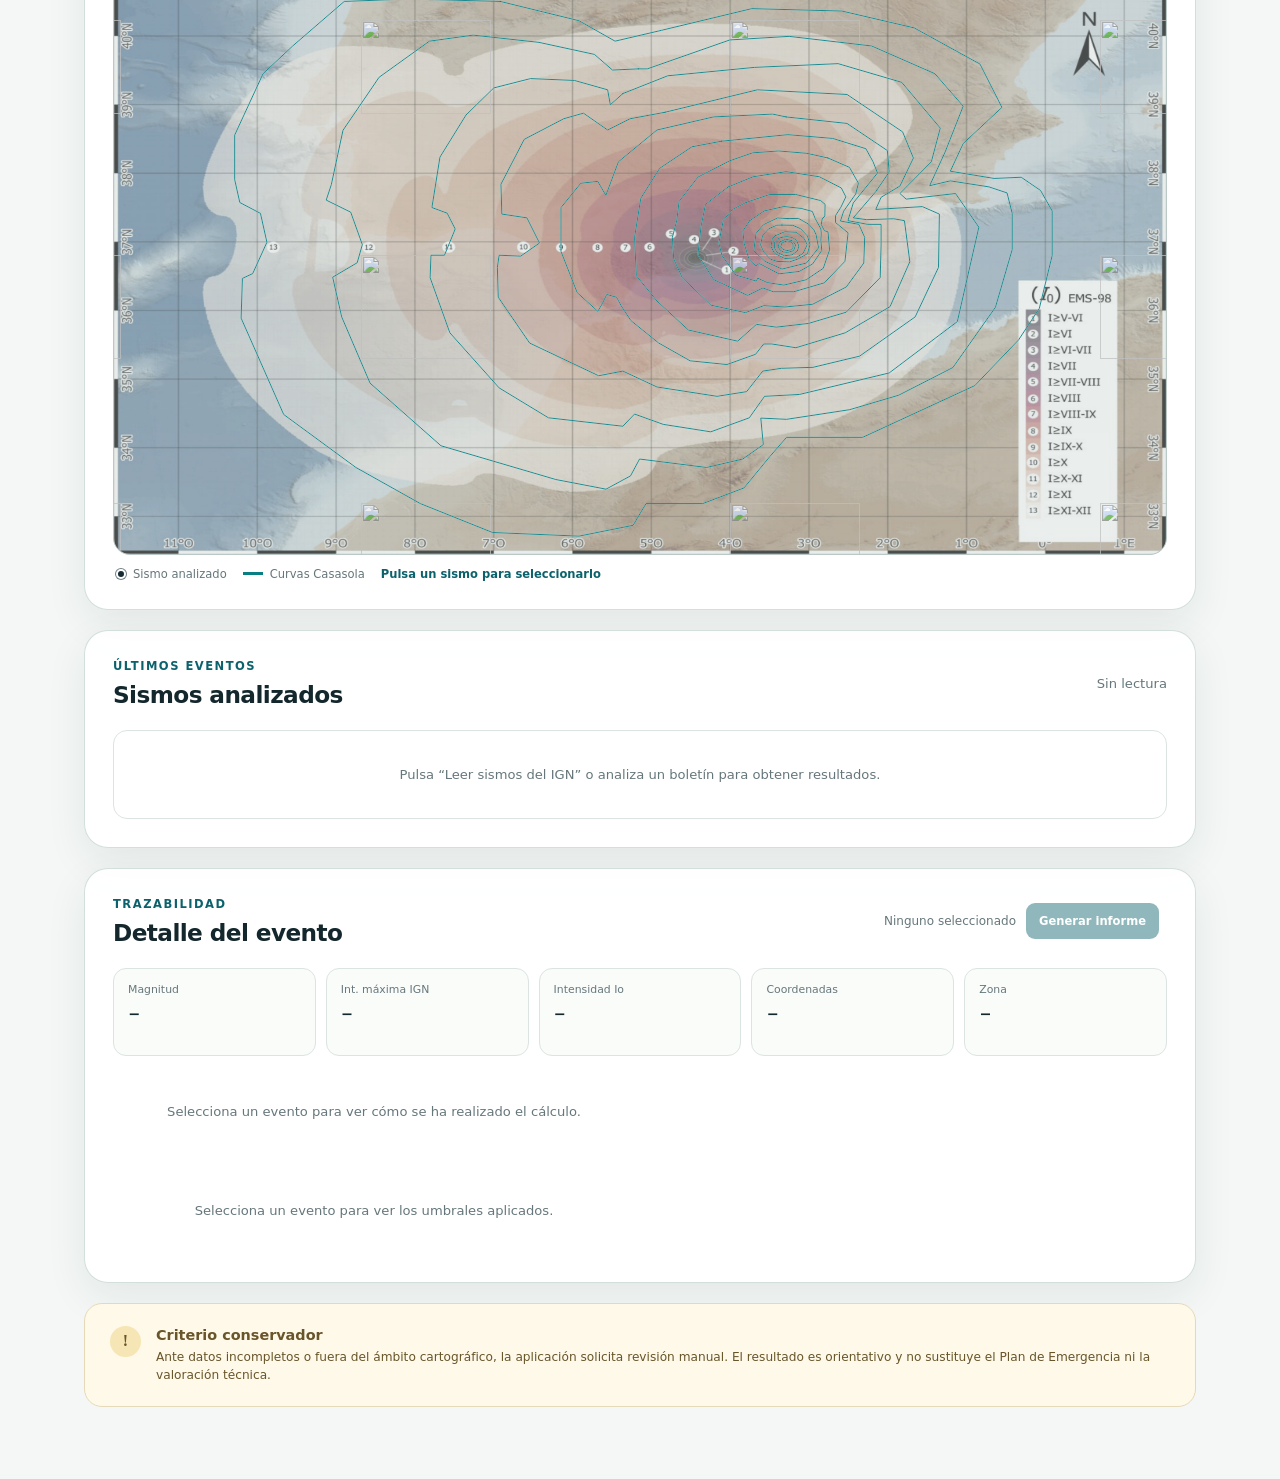
==== commit 76a2d625: "Add files via upload" ====
--- a/index.html
+++ b/index.html
@@ -8,7 +8,7 @@
     <title>Alerta sismica de embalses</title>
     <link rel="manifest" href="manifest.webmanifest">
     <link rel="icon" href="icon.svg" type="image/svg+xml">
-    <link rel="stylesheet" href="styles.css?v=11">
+    <link rel="stylesheet" href="styles.css?v=12">
   </head>
   <body>
     <main class="app-shell">
@@ -18,7 +18,7 @@
           <h1>Alerta sísmica<br><span>por embalse</span></h1>
           <p class="hero-subtitle">Lectura del IGN y evaluación independiente con las capas oficiales de intensidad.</p>
         </div>
-        <div class="version-pill"><span></span> Motor conservador v4.8</div>
+        <div class="version-pill"><span></span> Motor conservador v4.9</div>
       </header>
 
       <section class="overview" aria-labelledby="overviewTitle">
@@ -64,6 +64,7 @@
         <a href="#mapa">Mapa</a>
         <a href="#eventos">Eventos</a>
         <a href="#detalle">Detalle</a>
+        <button class="help-tab" id="helpBtn" type="button" aria-haspopup="dialog" aria-controls="helpDialog"><span aria-hidden="true">?</span> Ayuda</button>
       </nav>
 
       <section class="panel input-panel" id="lectura">
@@ -170,9 +171,90 @@
       </section>
     </main>
 
-    <script src="reservoir-vector-data.js?v=11"></script>
-    <script src="core.js?v=11"></script>
-    <script src="app.js?v=11"></script>
+    <dialog class="help-dialog" id="helpDialog" aria-labelledby="helpTitle">
+      <article class="help-sheet">
+        <header class="help-header">
+          <div>
+            <p class="kicker">Manual de usuario</p>
+            <h2 id="helpTitle">Cómo utilizar la aplicación</h2>
+          </div>
+          <form method="dialog">
+            <button class="help-close" type="submit" aria-label="Cerrar ayuda">×</button>
+          </form>
+        </header>
+
+        <div class="help-content">
+          <p class="help-lead">Consulta los sismos recientes, comprueba el estado calculado para cada embalse y genera un informe trazable del evento que necesites.</p>
+
+          <section class="help-section" aria-labelledby="helpQuickTitle">
+            <div class="help-section-title">
+              <span>01</span>
+              <div><p>Inicio rápido</p><h3 id="helpQuickTitle">Una evaluación en cuatro pasos</h3></div>
+            </div>
+            <ol class="help-steps">
+              <li><strong>Elige el periodo</strong><span>Indica entre 1 y 10 días de consulta.</span></li>
+              <li><strong>Lee los sismos</strong><span>Pulsa «Leer sismos del IGN» para cargar y analizar los eventos.</span></li>
+              <li><strong>Selecciona un evento</strong><span>Púlsalo en la tabla o directamente en el mapa.</span></li>
+              <li><strong>Revisa o informa</strong><span>Comprueba el detalle y usa «Generar informe» si necesitas conservarlo.</span></li>
+            </ol>
+            <button class="help-link" type="button" data-help-target="lectura">Ir a Lectura sísmica</button>
+          </section>
+
+          <section class="help-section" aria-labelledby="helpStatusTitle">
+            <div class="help-section-title">
+              <span>02</span>
+              <div><p>Interpretación</p><h3 id="helpStatusTitle">Qué significa cada estado</h3></div>
+            </div>
+            <div class="help-status-grid">
+              <article class="help-status ordinary"><i></i><div><strong>Situación ordinaria</strong><p>El evento queda por debajo del umbral extraordinario de la capa.</p></div></article>
+              <article class="help-status extra"><i></i><div><strong>Situación extraordinaria</strong><p>Se alcanza el umbral extraordinario, sin llegar a Escenario 0.</p></div></article>
+              <article class="help-status zero"><i></i><div><strong>Escenario 0</strong><p>Se alcanza el umbral superior definido para el embalse.</p></div></article>
+              <article class="help-status unknown"><i></i><div><strong>Revisión manual</strong><p>Faltan datos o el epicentro queda fuera del ámbito cartográfico.</p></div></article>
+            </div>
+            <p class="help-footnote">El resumen muestra, para cada embalse, el resultado más grave de todos los sismos analizados.</p>
+          </section>
+
+          <section class="help-section" aria-labelledby="helpToolsTitle">
+            <div class="help-section-title">
+              <span>03</span>
+              <div><p>Herramientas</p><h3 id="helpToolsTitle">Lectura, mapa y detalle</h3></div>
+            </div>
+            <div class="help-tool-grid">
+              <article><span aria-hidden="true">↻</span><h4>Entrada alternativa</h4><p>También puedes cargar un PDF, TXT, CSV o JSON del IGN, o pegar el texto de un boletín y pulsar «Analizar boletín».</p></article>
+              <article><span aria-hidden="true">⌖</span><h4>Mapa</h4><p>Alterna entre Casasola y Sistema Guadalhorce. Amplía, arrastra y pulsa un epicentro para seleccionarlo.</p></article>
+              <article><span aria-hidden="true">≡</span><h4>Eventos</h4><p>La tabla reúne los resultados. El evento seleccionado queda resaltado y actualiza el panel de detalle.</p></article>
+              <article><span aria-hidden="true">□</span><h4>Informe</h4><p>El informe incluye datos, cálculos, umbrales, distancias y mapas; desde él puedes imprimir o guardar como PDF.</p></article>
+            </div>
+          </section>
+
+          <section class="help-section help-review" aria-labelledby="helpReviewTitle">
+            <div class="help-section-title">
+              <span>04</span>
+              <div><p>Comprobación</p><h3 id="helpReviewTitle">Si aparece «Revisión manual»</h3></div>
+            </div>
+            <ul>
+              <li>Comprueba que el boletín contiene latitud, longitud y magnitud o PGA.</li>
+              <li>Verifica que la latitud norte y la longitud oeste tienen el signo correcto.</li>
+              <li>Contrasta el evento con la información oficial del IGN y aplica el procedimiento técnico vigente.</li>
+            </ul>
+          </section>
+
+          <aside class="help-warning">
+            <span aria-hidden="true">!</span>
+            <p><strong>Importante.</strong> Esta aplicación es una ayuda a la decisión. No sustituye el Plan de Emergencia, las comunicaciones oficiales ni la valoración de personal técnico competente.</p>
+          </aside>
+        </div>
+
+        <footer class="help-footer">
+          <span>Alerta sísmica por embalse · Manual v4.9</span>
+          <form method="dialog"><button class="primary help-done" type="submit">Entendido</button></form>
+        </footer>
+      </article>
+    </dialog>
+
+    <script src="reservoir-vector-data.js?v=12"></script>
+    <script src="core.js?v=12"></script>
+    <script src="app.js?v=12"></script>
     <script>
       if ("serviceWorker" in navigator && location.protocol !== "file:") {
         navigator.serviceWorker.register("sw.js").catch(() => {});
--- a/styles.css
+++ b/styles.css
@@ -182,8 +182,10 @@
   box-shadow: 0 8px 28px rgba(27, 58, 61, 0.09);
   backdrop-filter: blur(15px);
 }
-.tabs a { padding: 9px 18px; border-radius: 999px; color: var(--ink); font-size: 0.78rem; font-weight: 750; text-decoration: none; }
-.tabs a:hover { background: var(--teal-soft); color: var(--teal); }
+.tabs a, .tabs button { padding: 9px 18px; border: 0; border-radius: 999px; background: transparent; color: var(--ink); font-size: 0.78rem; font-weight: 750; text-decoration: none; white-space: nowrap; }
+.tabs a:hover, .tabs button:hover { background: var(--teal-soft); color: var(--teal); }
+.tabs .help-tab { display: flex; align-items: center; gap: 6px; color: var(--teal); }
+.help-tab span { display: grid; place-items: center; width: 18px; height: 18px; border: 1px solid #9dbab5; border-radius: 50%; font-size: 0.67rem; font-weight: 900; }
 
 .source-badge { padding: 7px 11px; border-radius: 999px; background: var(--teal-soft); color: var(--teal) !important; font-weight: 850; letter-spacing: 0.08em; }
 .action-row { display: grid; grid-template-columns: 1.25fr 1fr; gap: 10px; }
@@ -319,6 +321,64 @@
 .method-note h2 { margin: 1px 0 5px; font-size: 0.9rem; }
 .method-note p { margin: 0; font-size: 0.76rem; line-height: 1.5; }
 
+.help-dialog {
+  width: min(920px, calc(100% - 32px));
+  max-width: none;
+  max-height: min(88vh, 860px);
+  padding: 0;
+  overflow: hidden;
+  border: 1px solid #bfd1cd;
+  border-radius: 24px;
+  background: var(--card);
+  color: var(--ink);
+  box-shadow: 0 30px 90px rgba(10, 35, 39, 0.28);
+}
+.help-dialog::backdrop { background: rgba(7, 28, 32, 0.62); backdrop-filter: blur(4px); }
+.help-sheet { display: grid; grid-template-rows: auto minmax(0, 1fr) auto; max-height: min(88vh, 860px); }
+.help-header, .help-footer { display: flex; align-items: center; justify-content: space-between; gap: 20px; background: rgba(255,255,255,0.96); }
+.help-header { padding: 24px 28px 18px; border-bottom: 1px solid var(--line); }
+.help-header h2 { margin: 0; font-size: 1.65rem; letter-spacing: -0.03em; }
+.help-header .kicker { margin-bottom: 5px; }
+.help-close { width: 42px; height: 42px; border: 1px solid var(--line); border-radius: 50%; background: #f4f7f5; color: var(--ink); font-size: 1.7rem; line-height: 1; }
+.help-close:hover { border-color: var(--teal); color: var(--teal); }
+.help-content { padding: 26px 28px 30px; overflow-y: auto; overscroll-behavior: contain; }
+.help-lead { max-width: 720px; margin: 0 0 28px; color: var(--muted); font-size: 1rem; line-height: 1.6; }
+.help-section { padding: 24px 0; border-top: 1px solid var(--line); }
+.help-section-title { display: flex; align-items: center; gap: 13px; margin-bottom: 18px; }
+.help-section-title > span { display: grid; place-items: center; flex: none; width: 36px; height: 36px; border-radius: 11px; background: var(--teal-soft); color: var(--teal); font-size: 0.7rem; font-weight: 900; }
+.help-section-title p { margin: 0 0 2px; color: var(--teal); font-size: 0.65rem; font-weight: 850; letter-spacing: 0.09em; text-transform: uppercase; }
+.help-section-title h3 { margin: 0; font-size: 1.08rem; }
+.help-steps { display: grid; grid-template-columns: repeat(4, 1fr); gap: 9px; margin: 0; padding: 0; list-style: none; counter-reset: help-step; }
+.help-steps li { min-height: 132px; padding: 16px; border: 1px solid var(--line); border-radius: 14px; background: #fafcfa; counter-increment: help-step; }
+.help-steps li::before { content: counter(help-step); display: block; margin-bottom: 20px; color: var(--teal); font-size: 0.72rem; font-weight: 900; }
+.help-steps strong, .help-steps span { display: block; }
+.help-steps strong { margin-bottom: 6px; font-size: 0.8rem; }
+.help-steps span { color: var(--muted); font-size: 0.72rem; line-height: 1.45; }
+.help-link { margin-top: 12px; padding: 8px 0; border: 0; background: transparent; color: var(--teal); font-size: 0.76rem; font-weight: 800; text-decoration: underline; text-underline-offset: 3px; }
+.help-status-grid { display: grid; grid-template-columns: 1fr 1fr; gap: 9px; }
+.help-status { display: flex; gap: 12px; padding: 15px; border: 1px solid var(--line); border-radius: 13px; background: #fff; }
+.help-status i { flex: none; width: 10px; height: 10px; margin-top: 4px; border-radius: 50%; background: var(--status); box-shadow: 0 0 0 5px color-mix(in srgb, var(--status) 13%, transparent); }
+.help-status.ordinary { --status: var(--ordinary); }
+.help-status.extra { --status: var(--extra); }
+.help-status.zero { --status: var(--zero); }
+.help-status.unknown { --status: var(--unknown); }
+.help-status strong { display: block; color: var(--status); font-size: 0.79rem; }
+.help-status p { margin: 5px 0 0; color: var(--muted); font-size: 0.7rem; line-height: 1.45; }
+.help-footnote { margin: 12px 2px 0; color: var(--muted); font-size: 0.72rem; line-height: 1.5; }
+.help-tool-grid { display: grid; grid-template-columns: repeat(4, 1fr); gap: 9px; }
+.help-tool-grid article { padding: 16px; border-radius: 14px; background: #f3f7f5; }
+.help-tool-grid article > span { display: grid; place-items: center; width: 31px; height: 31px; margin-bottom: 18px; border-radius: 9px; background: #fff; color: var(--teal); font-weight: 900; }
+.help-tool-grid h4 { margin: 0 0 7px; font-size: 0.8rem; }
+.help-tool-grid p { margin: 0; color: var(--muted); font-size: 0.7rem; line-height: 1.5; }
+.help-review ul { margin: 0; padding-left: 24px; color: var(--muted); font-size: 0.77rem; line-height: 1.65; }
+.help-warning { display: flex; gap: 13px; padding: 17px; border: 1px solid #e6d9b7; border-radius: 14px; background: #fff9e9; color: #68552a; }
+.help-warning span { display: grid; place-items: center; flex: none; width: 28px; height: 28px; border-radius: 50%; background: #f6e5b5; font-family: Georgia, serif; font-weight: 900; }
+.help-warning p { margin: 3px 0 0; font-size: 0.74rem; line-height: 1.5; }
+.help-footer { padding: 15px 28px; border-top: 1px solid var(--line); }
+.help-footer > span { color: var(--muted); font-size: 0.68rem; }
+.help-done { min-width: 112px; padding: 10px 18px; border-radius: 10px; font-size: 0.76rem; font-weight: 800; }
+:focus-visible { outline: 3px solid rgba(12, 98, 108, 0.3); outline-offset: 2px; }
+
 @media (max-width: 900px) {
   .reservoir-grid { grid-template-columns: 1fr 1fr; }
   .metrics { grid-template-columns: 1fr 1fr; }
@@ -342,7 +402,7 @@
   .asset-status { font-size: 0.82rem; }
   .asset-event { font-size: 0.67rem; }
   .tabs { top: 7px; width: 100%; overflow-x: auto; justify-content: flex-start; }
-  .tabs a { flex: 1 0 auto; padding: 8px 14px; text-align: center; }
+  .tabs a, .tabs button { flex: 1 0 auto; padding: 8px 14px; text-align: center; }
   .action-row { grid-template-columns: 1fr; }
   .map-panel .section-title { display: block; }
   .map-tools { margin-top: 12px; }
@@ -352,6 +412,15 @@
   .metrics { grid-template-columns: 1fr 1fr; }
   .layer-results { grid-template-columns: 1fr; }
   .calculation-trace { grid-template-columns: 1fr; }
+  .help-dialog { width: 100%; max-height: 94vh; margin: auto 0 0; border-right: 0; border-bottom: 0; border-left: 0; border-radius: 22px 22px 0 0; }
+  .help-sheet { max-height: 94vh; }
+  .help-header { padding: 20px 18px 15px; }
+  .help-header h2 { font-size: 1.3rem; }
+  .help-content { padding: 22px 18px 25px; }
+  .help-lead { font-size: 0.88rem; }
+  .help-steps, .help-tool-grid { grid-template-columns: 1fr 1fr; }
+  .help-status-grid { grid-template-columns: 1fr; }
+  .help-footer { padding: 13px 18px max(13px, env(safe-area-inset-bottom)); }
 }
 
 @media (max-width: 390px) {
@@ -359,6 +428,13 @@
   .reservoir-card { min-height: 145px; }
   .reservoir-card h3 { min-height: auto; margin-top: 19px; }
   .metrics { grid-template-columns: 1fr; }
+  .help-steps, .help-tool-grid { grid-template-columns: 1fr; }
+  .help-steps li { min-height: auto; }
+  .help-steps li::before { display: inline; margin: 0 9px 0 0; }
+  .help-steps strong { display: inline; }
+  .help-steps span { margin-top: 6px; }
+  .help-footer > span { display: none; }
+  .help-footer form, .help-done { width: 100%; }
 }
 
 @media (prefers-reduced-motion: reduce) {
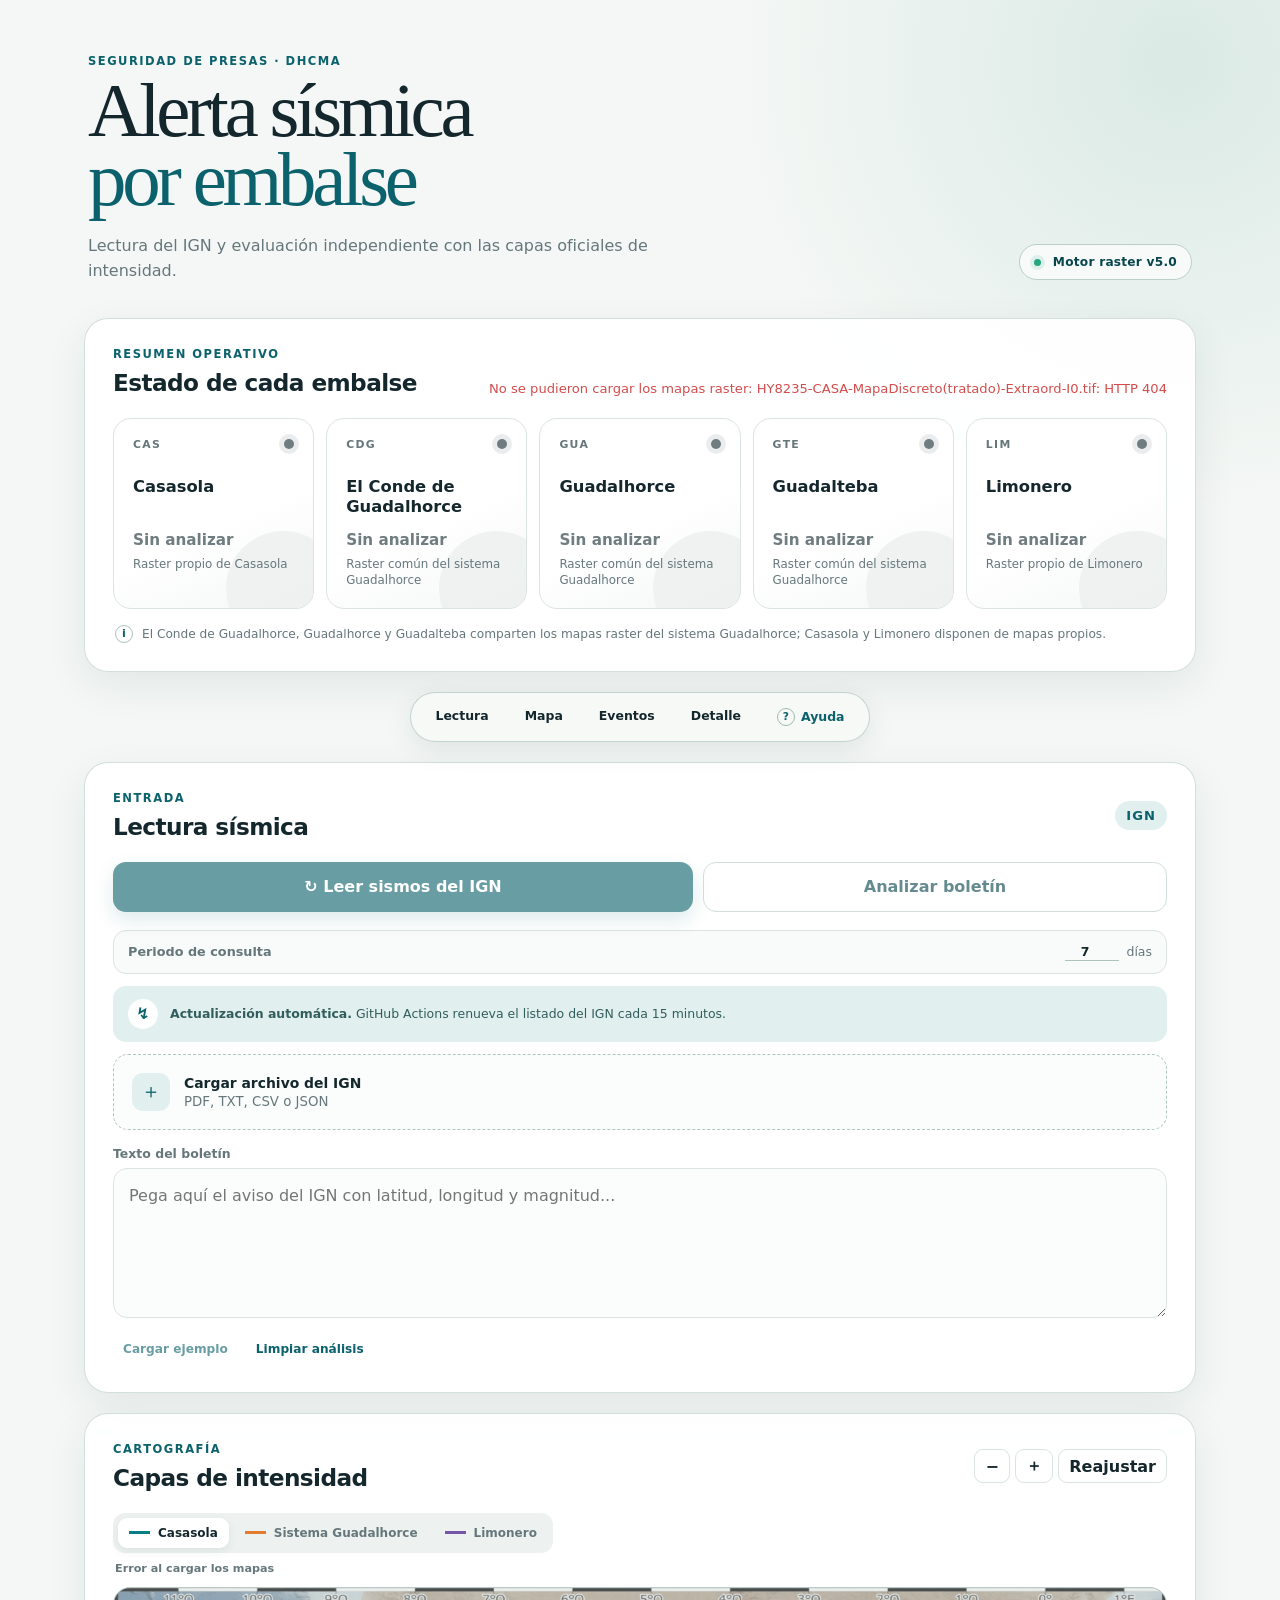
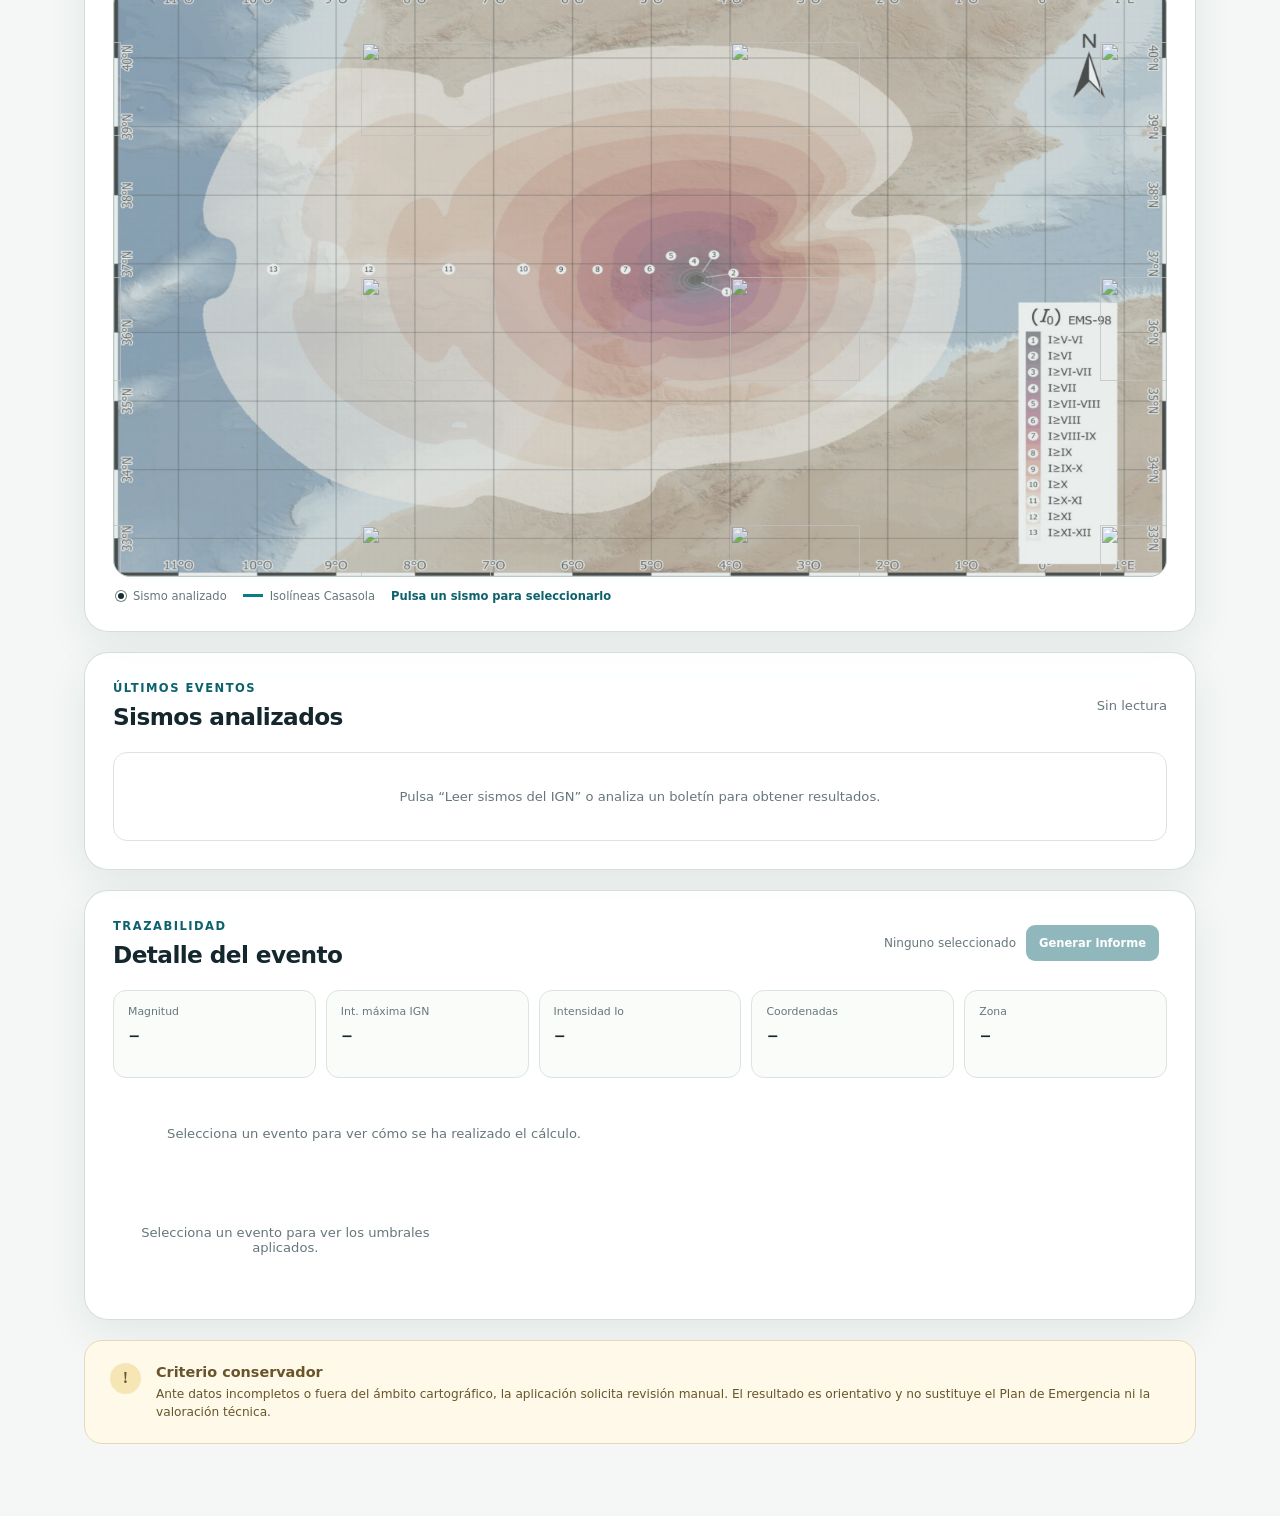
==== commit c713027b: "Add files via upload" ====
--- a/index.html
+++ b/index.html
@@ -4,11 +4,11 @@
     <meta charset="utf-8">
     <meta name="viewport" content="width=device-width, initial-scale=1, viewport-fit=cover">
     <meta name="theme-color" content="#0c5561">
-    <meta name="description" content="Evaluacion sismica de Casasola y los embalses del Guadalhorce.">
+    <meta name="description" content="Evaluación sísmica de Casasola, el sistema Guadalhorce y Limonero mediante mapas raster de intensidad.">
     <title>Alerta sismica de embalses</title>
     <link rel="manifest" href="manifest.webmanifest">
     <link rel="icon" href="icon.svg" type="image/svg+xml">
-    <link rel="stylesheet" href="styles.css?v=12">
+    <link rel="stylesheet" href="styles.css?v=13">
   </head>
   <body>
     <main class="app-shell">
@@ -18,7 +18,7 @@
           <h1>Alerta sísmica<br><span>por embalse</span></h1>
           <p class="hero-subtitle">Lectura del IGN y evaluación independiente con las capas oficiales de intensidad.</p>
         </div>
-        <div class="version-pill"><span></span> Motor conservador v4.9</div>
+        <div class="version-pill"><span></span> Motor raster v5.0</div>
       </header>
 
       <section class="overview" aria-labelledby="overviewTitle">
@@ -41,22 +41,28 @@
             <div class="card-top"><span class="asset-code">CDG</span><span class="status-dot"></span></div>
             <h3>El Conde de Guadalhorce</h3>
             <strong class="asset-status">Sin analizar</strong>
-            <p class="asset-event">Capa común del sistema Guadalhorce</p>
+            <p class="asset-event">Raster común del sistema Guadalhorce</p>
           </article>
           <article class="reservoir-card unknown" data-asset="guadalhorce">
             <div class="card-top"><span class="asset-code">GUA</span><span class="status-dot"></span></div>
             <h3>Guadalhorce</h3>
             <strong class="asset-status">Sin analizar</strong>
-            <p class="asset-event">Capa común del sistema Guadalhorce</p>
+            <p class="asset-event">Raster común del sistema Guadalhorce</p>
           </article>
           <article class="reservoir-card unknown" data-asset="guadalteba">
             <div class="card-top"><span class="asset-code">GTE</span><span class="status-dot"></span></div>
             <h3>Guadalteba</h3>
             <strong class="asset-status">Sin analizar</strong>
-            <p class="asset-event">Capa común del sistema Guadalhorce</p>
-          </article>
-        </div>
-        <p class="shared-layer-note"><span>i</span> El Conde de Guadalhorce, Guadalhorce y Guadalteba comparten la capa técnica “Guadalhorce”; por ello reciben el mismo estado.</p>
+            <p class="asset-event">Raster común del sistema Guadalhorce</p>
+          </article>
+          <article class="reservoir-card unknown" data-asset="limonero">
+            <div class="card-top"><span class="asset-code">LIM</span><span class="status-dot"></span></div>
+            <h3>Limonero</h3>
+            <strong class="asset-status">Sin analizar</strong>
+            <p class="asset-event">Raster propio de Limonero</p>
+          </article>
+        </div>
+        <p class="shared-layer-note"><span>i</span> El Conde de Guadalhorce, Guadalhorce y Guadalteba comparten los mapas raster del sistema Guadalhorce; Casasola y Limonero disponen de mapas propios.</p>
       </section>
 
       <nav class="tabs" aria-label="Secciones">
@@ -111,7 +117,9 @@
         <div class="layer-switch" role="group" aria-label="Capa visible">
           <button class="active" type="button" data-layer="casasola"><span class="line casasola"></span> Casasola</button>
           <button type="button" data-layer="guadalhorce"><span class="line guadalhorce"></span> Sistema Guadalhorce</button>
-        </div>
+          <button type="button" data-layer="limonero"><span class="line limonero"></span> Limonero</button>
+        </div>
+        <p class="raster-status" id="rasterStatus" role="status" aria-live="polite">Cargando Bandas 1…</p>
         <div class="map-frame" id="mapFrame">
           <div class="map-layer" id="mapLayer">
             <img class="map-base" src="assets/map-base.jpg" alt="Mapa base de la península y entorno">
@@ -124,7 +132,7 @@
         </div>
         <div class="map-legend">
           <span><i class="legend-quake"></i> Sismo analizado</span>
-          <span id="layerLegend"><i class="legend-line casasola"></i> Curvas Casasola</span>
+          <span id="layerLegend"><i class="legend-line casasola"></i> Isolíneas Casasola</span>
           <span class="map-select-help">Pulsa un sismo para seleccionarlo</span>
         </div>
       </section>
@@ -221,7 +229,7 @@
             </div>
             <div class="help-tool-grid">
               <article><span aria-hidden="true">↻</span><h4>Entrada alternativa</h4><p>También puedes cargar un PDF, TXT, CSV o JSON del IGN, o pegar el texto de un boletín y pulsar «Analizar boletín».</p></article>
-              <article><span aria-hidden="true">⌖</span><h4>Mapa</h4><p>Alterna entre Casasola y Sistema Guadalhorce. Amplía, arrastra y pulsa un epicentro para seleccionarlo.</p></article>
+              <article><span aria-hidden="true">⌖</span><h4>Mapa</h4><p>Alterna entre Casasola, Sistema Guadalhorce y Limonero. Amplía, arrastra y pulsa un epicentro para seleccionarlo.</p></article>
               <article><span aria-hidden="true">≡</span><h4>Eventos</h4><p>La tabla reúne los resultados. El evento seleccionado queda resaltado y actualiza el panel de detalle.</p></article>
               <article><span aria-hidden="true">□</span><h4>Informe</h4><p>El informe incluye datos, cálculos, umbrales, distancias y mapas; desde él puedes imprimir o guardar como PDF.</p></article>
             </div>
@@ -246,15 +254,15 @@
         </div>
 
         <footer class="help-footer">
-          <span>Alerta sísmica por embalse · Manual v4.9</span>
+          <span>Alerta sísmica por embalse · Manual v5.0</span>
           <form method="dialog"><button class="primary help-done" type="submit">Entendido</button></form>
         </footer>
       </article>
     </dialog>
 
-    <script src="reservoir-vector-data.js?v=12"></script>
-    <script src="core.js?v=12"></script>
-    <script src="app.js?v=12"></script>
+    <script src="raster-intensity-data.js?v=13"></script>
+    <script src="core.js?v=13"></script>
+    <script src="app.js?v=13"></script>
     <script>
       if ("serviceWorker" in navigator && location.protocol !== "file:") {
         navigator.serviceWorker.register("sw.js").catch(() => {});
--- a/styles.css
+++ b/styles.css
@@ -17,6 +17,7 @@
   --unknown-bg: #edf0ef;
   --casasola: #087f83;
   --guadalhorce: #e27c2f;
+  --limonero: #7656a8;
   --shadow: 0 14px 40px rgba(26, 55, 58, 0.08);
   color-scheme: light;
 }
@@ -127,7 +128,7 @@
 
 .reservoir-grid {
   display: grid;
-  grid-template-columns: repeat(4, minmax(0, 1fr));
+  grid-template-columns: repeat(5, minmax(0, 1fr));
   gap: 12px;
 }
 
@@ -230,6 +231,8 @@
 .line { width: 21px; border-top: 3px solid; }
 .line.casasola, .legend-line.casasola { border-color: var(--casasola); }
 .line.guadalhorce, .legend-line.guadalhorce { border-color: var(--guadalhorce); }
+.line.limonero, .legend-line.limonero { border-color: var(--limonero); }
+.raster-status { margin: -3px 2px 12px; color: var(--muted); font-size: 0.7rem; font-weight: 700; }
 
 .map-frame { position: relative; height: min(64vw, 590px); min-height: 370px; overflow: hidden; border: 1px solid #bac9c6; border-radius: 17px; background: #b8c7c2; touch-action: none; cursor: grab; }
 .map-frame.dragging { cursor: grabbing; }
@@ -242,6 +245,7 @@
 .vector-zone { fill: none; stroke-width: calc(2.7px * var(--line-inverse-scale, 1)); stroke-linecap: round; stroke-linejoin: round; filter: drop-shadow(0 0 1px rgba(255,255,255,0.9)); }
 .vector-zone.casasola { stroke: var(--casasola); }
 .vector-zone.guadalhorce { stroke: var(--guadalhorce); }
+.vector-zone.limonero { stroke: var(--limonero); }
 .event-markers { pointer-events: none; }
 .quake-marker, .selected-marker { position: absolute; transform: translate(-50%, -50%) scale(var(--marker-inverse-scale, 1)); transform-origin: center; }
 .quake-marker { width: 8px; height: 8px; padding: 0; border: 1.5px solid #fff; border-radius: 50%; background: var(--unknown); box-shadow: 0 1px 5px rgba(0,0,0,0.45); pointer-events: auto; }
@@ -263,7 +267,7 @@
 .legend-line { width: 20px; border-top: 3px solid; }
 
 .table-wrap { overflow-x: auto; border: 1px solid var(--line); border-radius: 14px; }
-.event-table { width: 100%; border-collapse: collapse; min-width: 1010px; }
+.event-table { width: 100%; border-collapse: collapse; min-width: 1160px; }
 .event-table th { padding: 11px 12px; background: #f2f6f4; color: var(--muted); font-size: 0.66rem; letter-spacing: 0.06em; text-align: left; text-transform: uppercase; }
 .event-table td { padding: 11px 12px; border-top: 1px solid var(--line); font-size: 0.75rem; vertical-align: middle; }
 .event-link { border: 0; background: transparent; color: var(--teal); font-weight: 800; text-decoration: underline; text-decoration-color: #b5ceca; text-underline-offset: 3px; }
@@ -300,7 +304,7 @@
 .magnitude-rules p { margin: 6px 0; }
 .magnitude-rules .rueda-note { padding-top: 8px; border-top: 1px solid var(--line); color: var(--ink); }
 .magnitude-rules .source, .magnitude-rules .source a { color: var(--teal); font-size: 0.64rem; }
-.layer-results { display: grid; grid-template-columns: 1fr 1fr; gap: 10px; margin-top: 12px; }
+.layer-results { display: grid; grid-template-columns: repeat(3, 1fr); gap: 10px; margin-top: 12px; }
 .layer-result { padding: 16px; border: 1px solid var(--line); border-left: 4px solid var(--status); border-radius: 13px; background: #fff; }
 .layer-result.ordinary { --status: var(--ordinary); }
 .layer-result.extra { --status: var(--extra); }
@@ -313,6 +317,7 @@
 .threshold-pair span, .threshold-pair strong { display: block; }
 .threshold-pair span { color: var(--muted); font-size: 0.64rem; }
 .threshold-pair strong { margin-top: 4px; font-size: 0.86rem; }
+.raster-cell { margin: -3px 0 10px; color: var(--muted); font-size: 0.64rem; line-height: 1.45; }
 .decision-equation { margin: 0 0 10px; padding: 9px 10px; border-radius: 9px; background: color-mix(in srgb, var(--status) 9%, white); color: var(--ink); font-size: 0.72rem; font-weight: 750; line-height: 1.45; }
 .reason-list { margin: 0; padding-left: 18px; color: var(--muted); font-size: 0.72rem; line-height: 1.45; }
 
@@ -382,6 +387,7 @@
 @media (max-width: 900px) {
   .reservoir-grid { grid-template-columns: 1fr 1fr; }
   .metrics { grid-template-columns: 1fr 1fr; }
+  .layer-results { grid-template-columns: 1fr; }
 }
 
 @media (max-width: 640px) {
@@ -406,7 +412,7 @@
   .action-row { grid-template-columns: 1fr; }
   .map-panel .section-title { display: block; }
   .map-tools { margin-top: 12px; }
-  .layer-switch { display: grid; grid-template-columns: 1fr 1fr; width: 100%; }
+  .layer-switch { display: grid; grid-template-columns: repeat(3, 1fr); width: 100%; }
   .layer-switch button { justify-content: center; }
   .map-frame { height: 470px; min-height: 0; }
   .metrics { grid-template-columns: 1fr 1fr; }
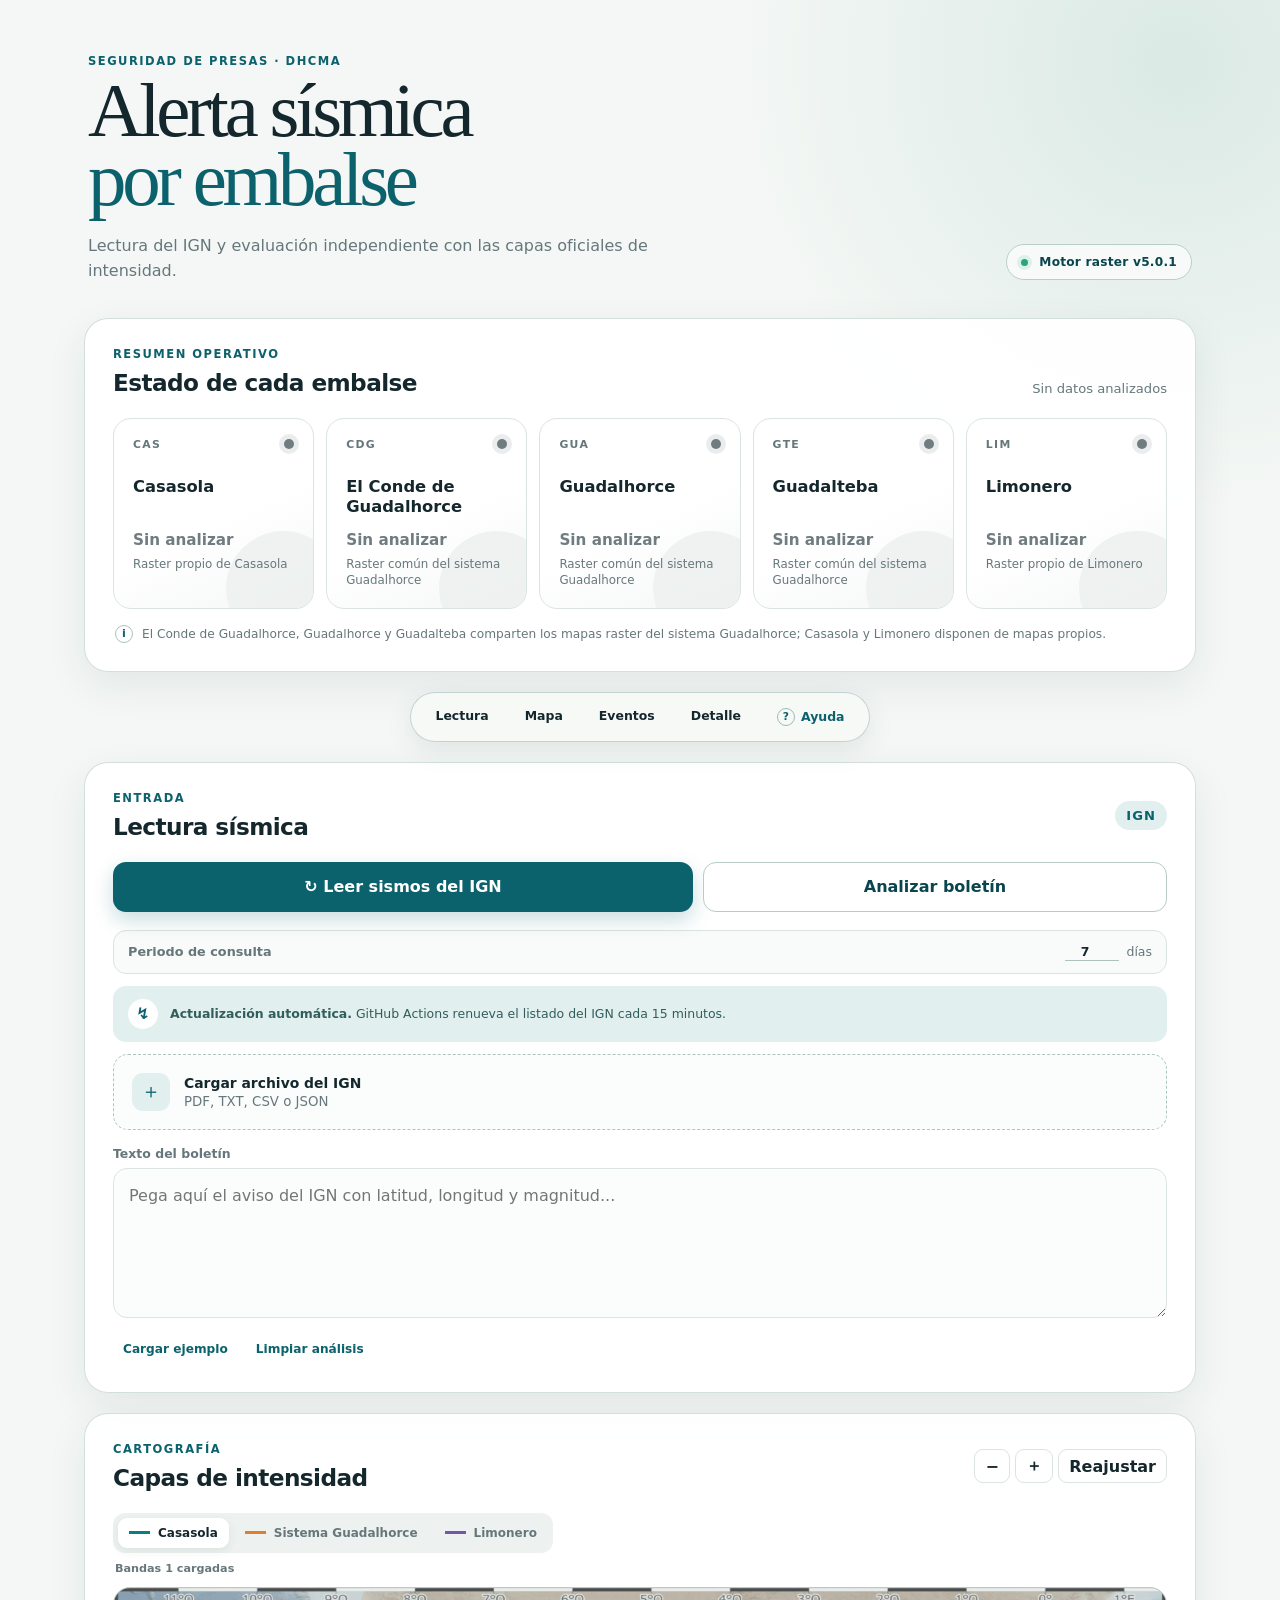
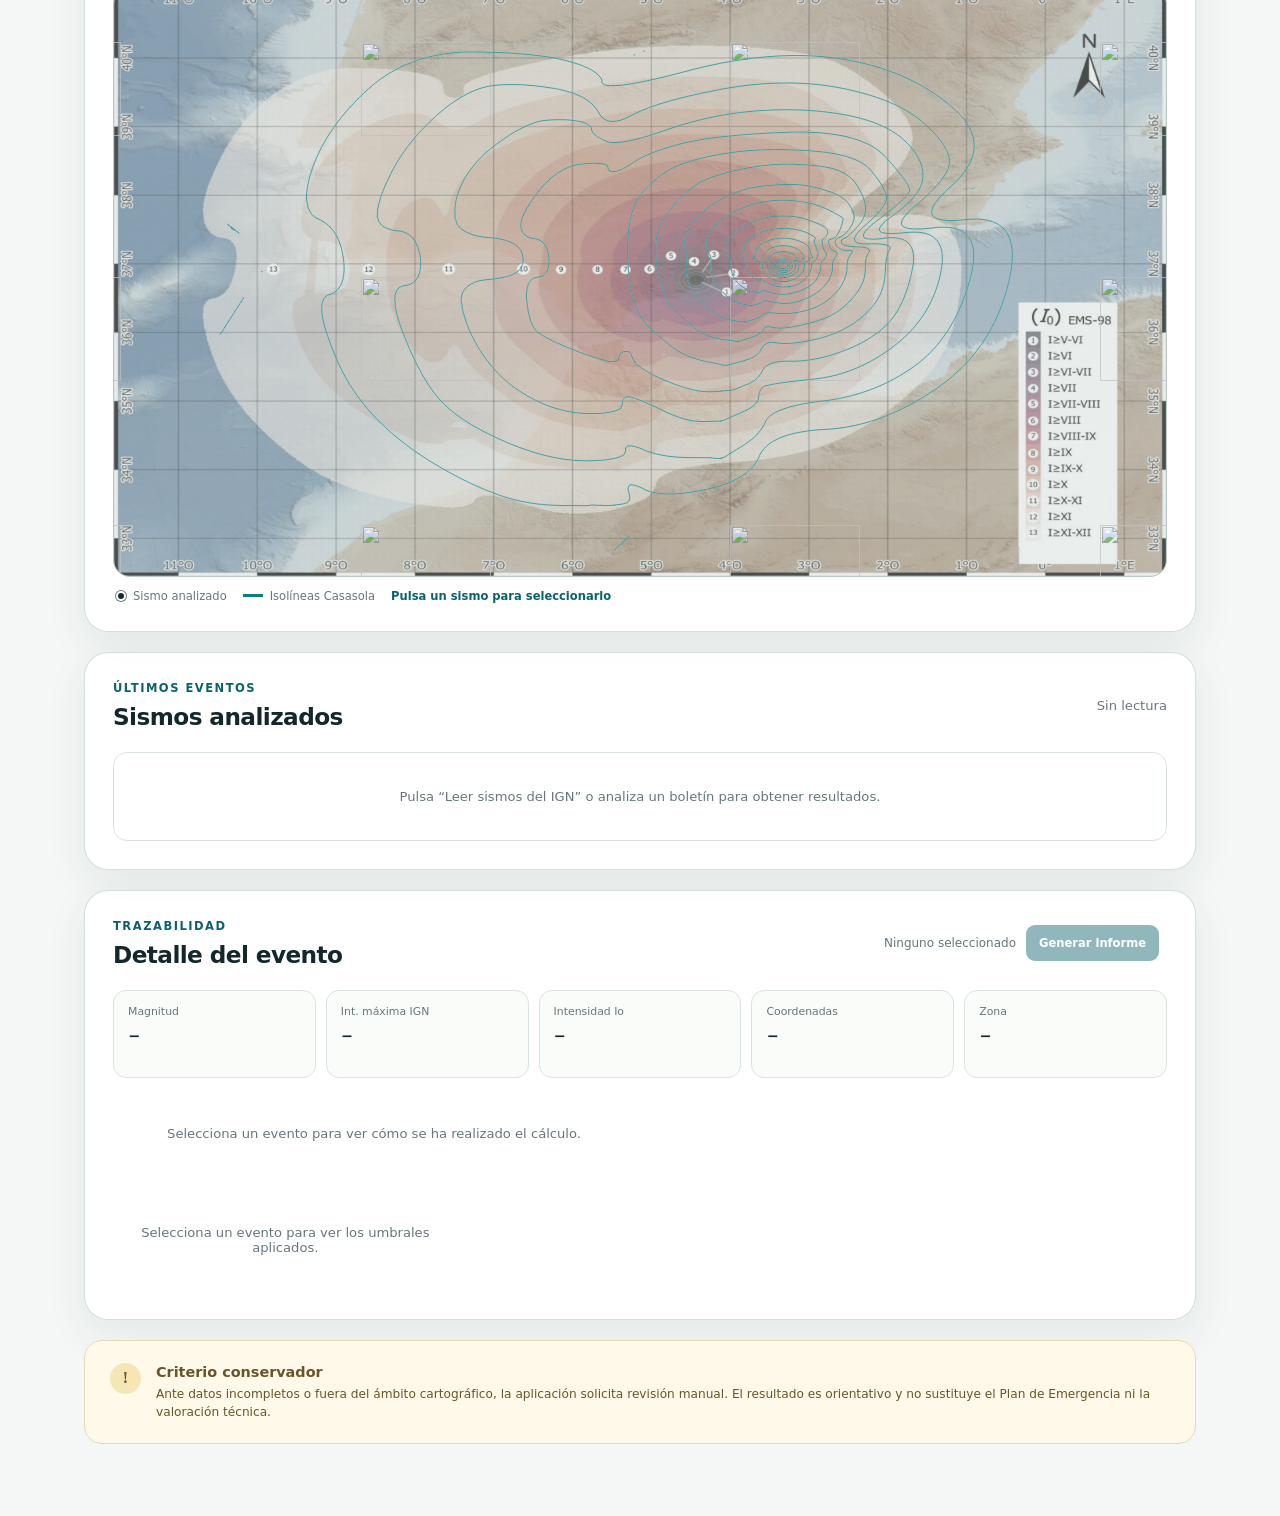
==== commit 6334ef6e: "Add files via upload" ====
--- a/index.html
+++ b/index.html
@@ -8,7 +8,7 @@
     <title>Alerta sismica de embalses</title>
     <link rel="manifest" href="manifest.webmanifest">
     <link rel="icon" href="icon.svg" type="image/svg+xml">
-    <link rel="stylesheet" href="styles.css?v=13">
+    <link rel="stylesheet" href="styles.css?v=14">
   </head>
   <body>
     <main class="app-shell">
@@ -18,7 +18,7 @@
           <h1>Alerta sísmica<br><span>por embalse</span></h1>
           <p class="hero-subtitle">Lectura del IGN y evaluación independiente con las capas oficiales de intensidad.</p>
         </div>
-        <div class="version-pill"><span></span> Motor raster v5.0</div>
+        <div class="version-pill"><span></span> Motor raster v5.0.1</div>
       </header>
 
       <section class="overview" aria-labelledby="overviewTitle">
@@ -254,15 +254,15 @@
         </div>
 
         <footer class="help-footer">
-          <span>Alerta sísmica por embalse · Manual v5.0</span>
+          <span>Alerta sísmica por embalse · Manual v5.0.1</span>
           <form method="dialog"><button class="primary help-done" type="submit">Entendido</button></form>
         </footer>
       </article>
     </dialog>
 
-    <script src="raster-intensity-data.js?v=13"></script>
-    <script src="core.js?v=13"></script>
-    <script src="app.js?v=13"></script>
+    <script src="raster-intensity-data.js?v=14"></script>
+    <script src="core.js?v=14"></script>
+    <script src="app.js?v=14"></script>
     <script>
       if ("serviceWorker" in navigator && location.protocol !== "file:") {
         navigator.serviceWorker.register("sw.js").catch(() => {});
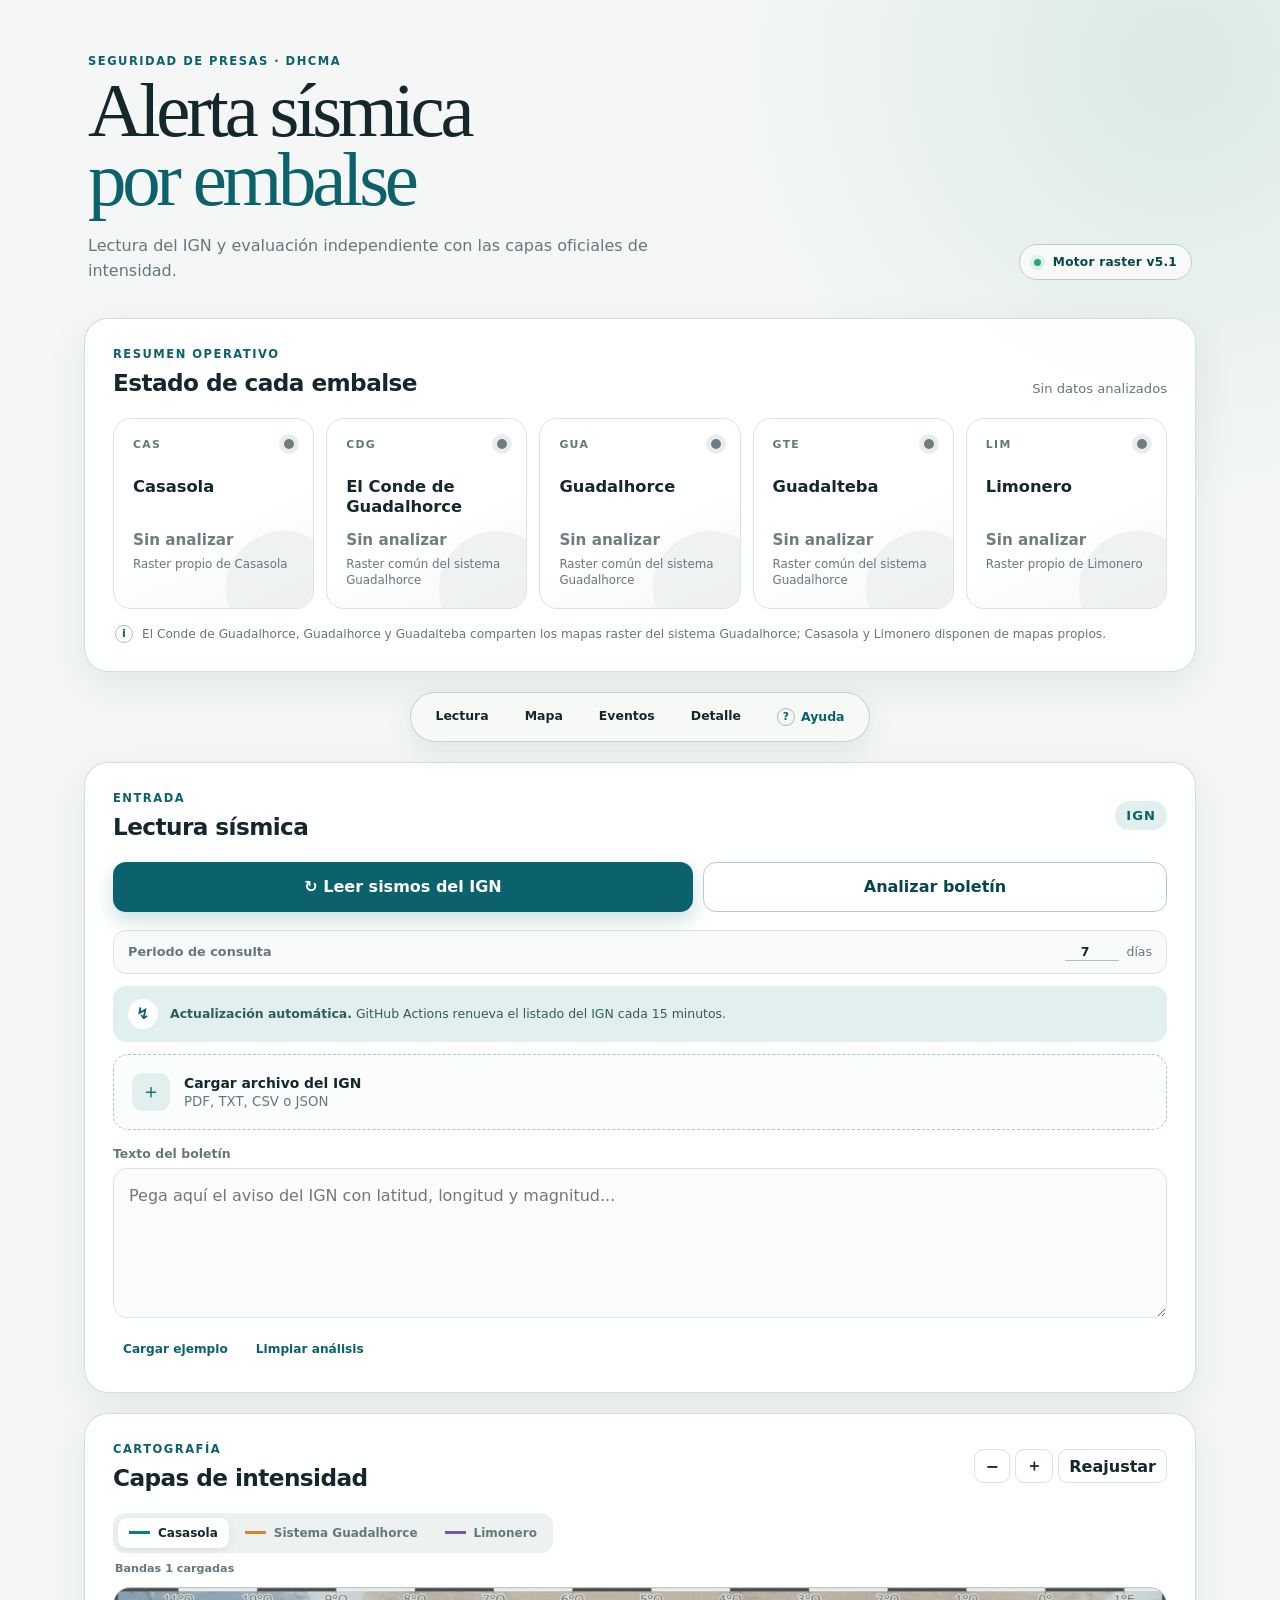
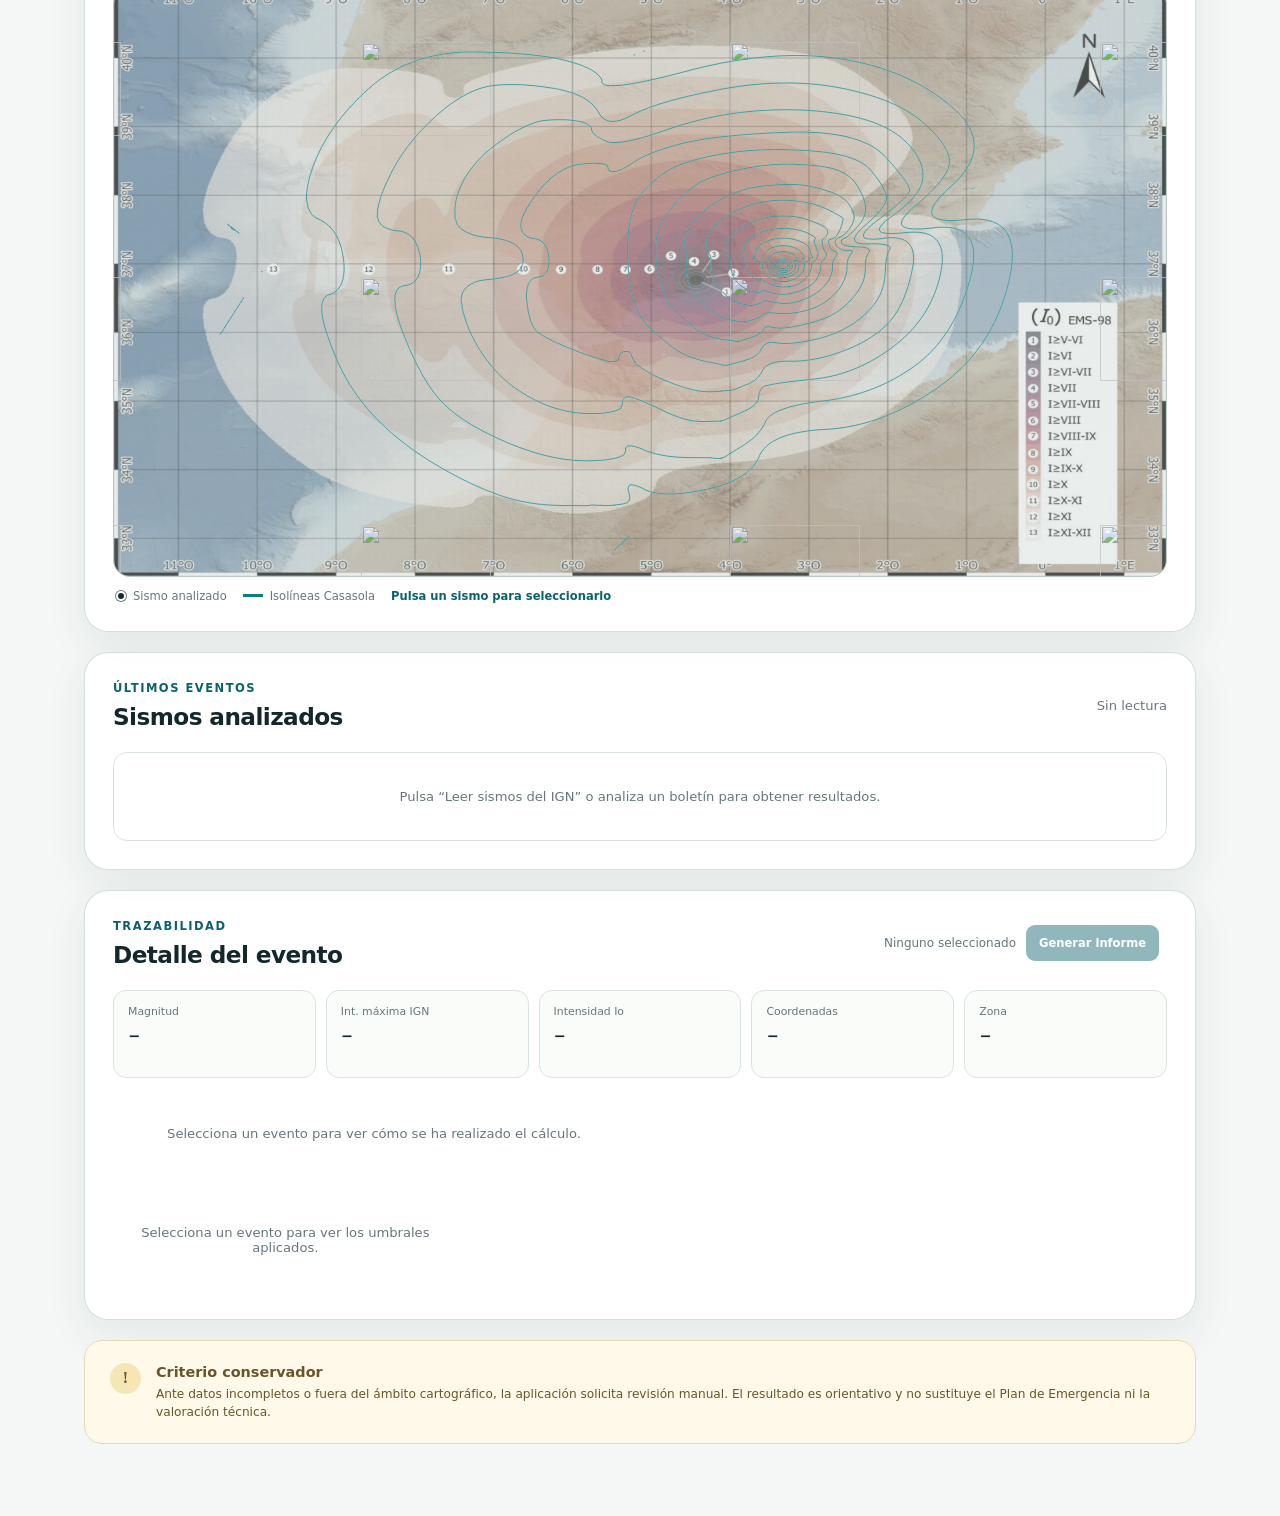
==== commit 3cf37ff5: "Add files via upload" ====
--- a/index.html
+++ b/index.html
@@ -8,7 +8,7 @@
     <title>Alerta sismica de embalses</title>
     <link rel="manifest" href="manifest.webmanifest">
     <link rel="icon" href="icon.svg" type="image/svg+xml">
-    <link rel="stylesheet" href="styles.css?v=14">
+    <link rel="stylesheet" href="styles.css?v=15">
   </head>
   <body>
     <main class="app-shell">
@@ -18,7 +18,7 @@
           <h1>Alerta sísmica<br><span>por embalse</span></h1>
           <p class="hero-subtitle">Lectura del IGN y evaluación independiente con las capas oficiales de intensidad.</p>
         </div>
-        <div class="version-pill"><span></span> Motor raster v5.0.1</div>
+        <div class="version-pill"><span></span> Motor raster v5.1</div>
       </header>
 
       <section class="overview" aria-labelledby="overviewTitle">
@@ -231,7 +231,7 @@
               <article><span aria-hidden="true">↻</span><h4>Entrada alternativa</h4><p>También puedes cargar un PDF, TXT, CSV o JSON del IGN, o pegar el texto de un boletín y pulsar «Analizar boletín».</p></article>
               <article><span aria-hidden="true">⌖</span><h4>Mapa</h4><p>Alterna entre Casasola, Sistema Guadalhorce y Limonero. Amplía, arrastra y pulsa un epicentro para seleccionarlo.</p></article>
               <article><span aria-hidden="true">≡</span><h4>Eventos</h4><p>La tabla reúne los resultados. El evento seleccionado queda resaltado y actualiza el panel de detalle.</p></article>
-              <article><span aria-hidden="true">□</span><h4>Informe</h4><p>El informe incluye datos, cálculos, umbrales, distancias y mapas; desde él puedes imprimir o guardar como PDF.</p></article>
+              <article><span aria-hidden="true">□</span><h4>Informe</h4><p>El informe incluye datos, cálculos, umbrales, distancias y mapas con ortofoto, intensidad extraordinaria en rojo, isolíneas y epicentro; desde él puedes imprimir o guardar como PDF.</p></article>
             </div>
           </section>
 
@@ -254,15 +254,15 @@
         </div>
 
         <footer class="help-footer">
-          <span>Alerta sísmica por embalse · Manual v5.0.1</span>
+          <span>Alerta sísmica por embalse · Manual v5.1</span>
           <form method="dialog"><button class="primary help-done" type="submit">Entendido</button></form>
         </footer>
       </article>
     </dialog>
 
-    <script src="raster-intensity-data.js?v=14"></script>
-    <script src="core.js?v=14"></script>
-    <script src="app.js?v=14"></script>
+    <script src="raster-intensity-data.js?v=15"></script>
+    <script src="core.js?v=15"></script>
+    <script src="app.js?v=15"></script>
     <script>
       if ("serviceWorker" in navigator && location.protocol !== "file:") {
         navigator.serviceWorker.register("sw.js").catch(() => {});
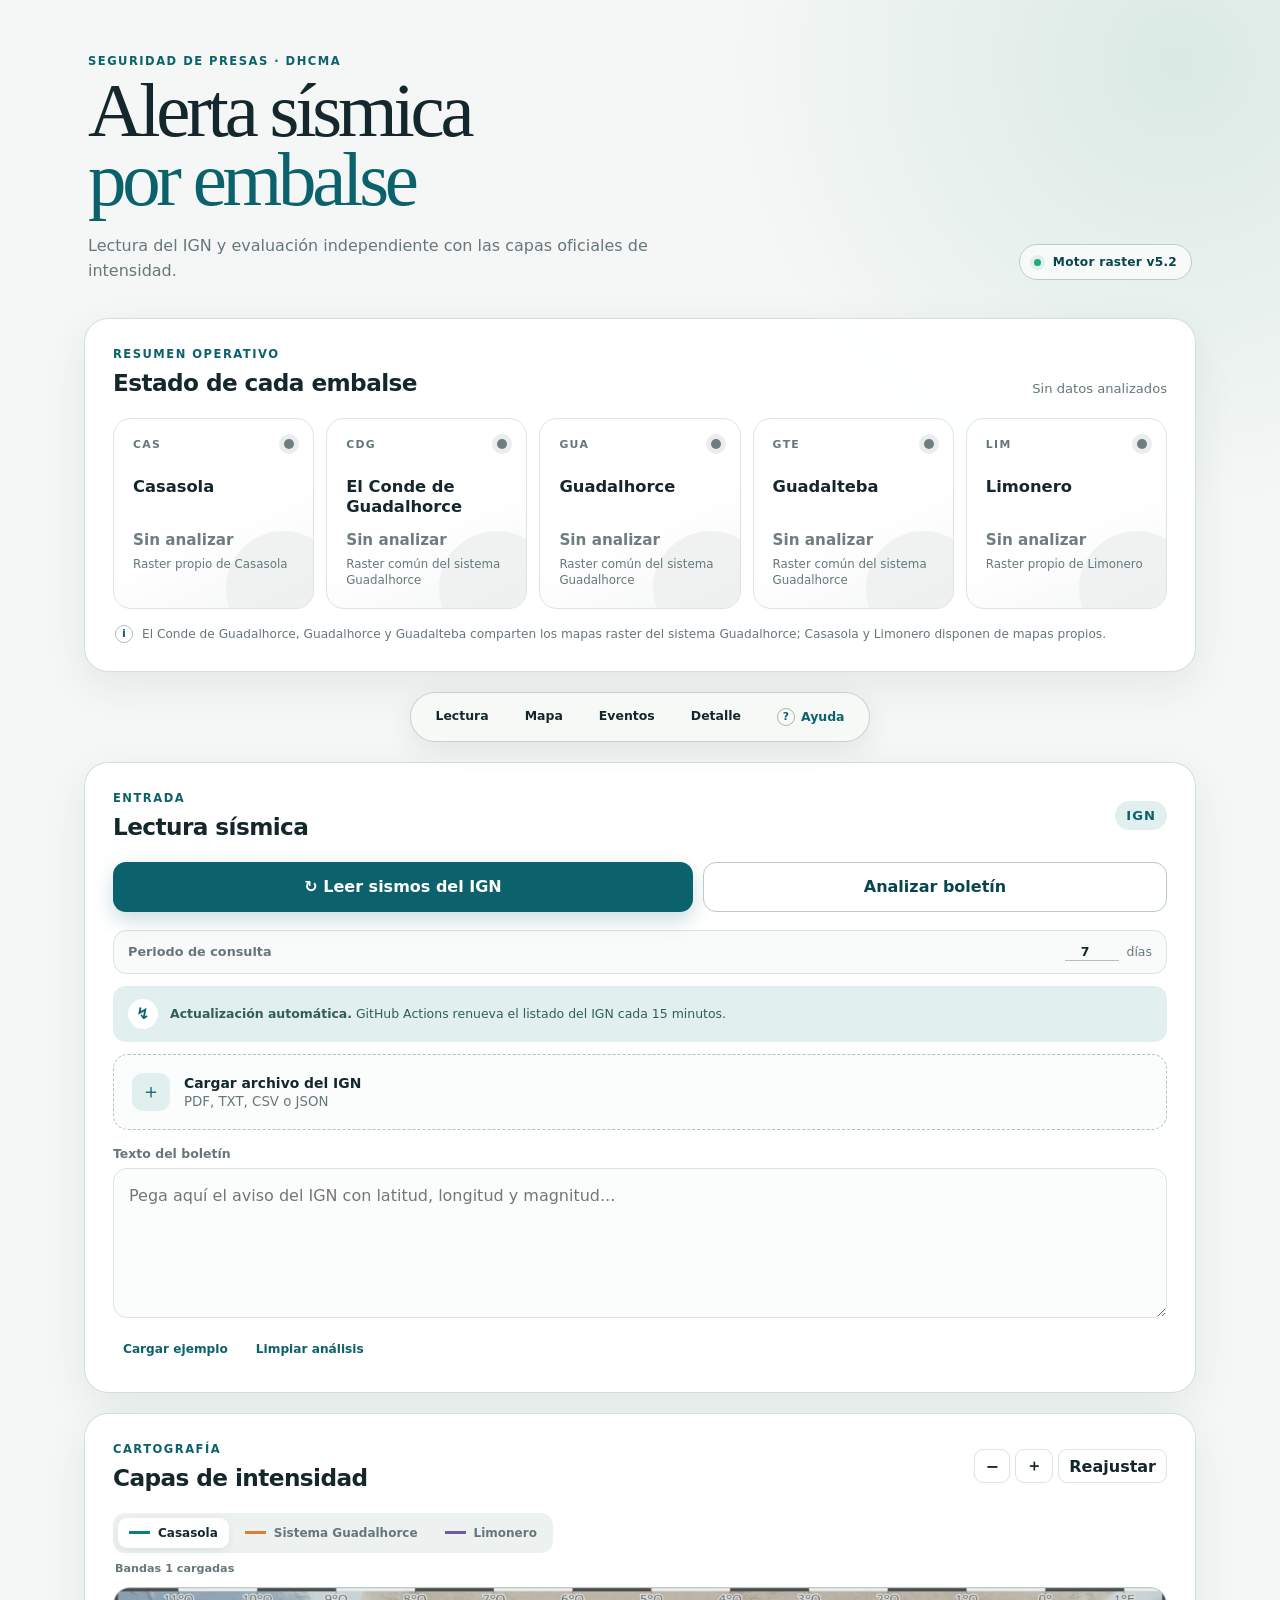
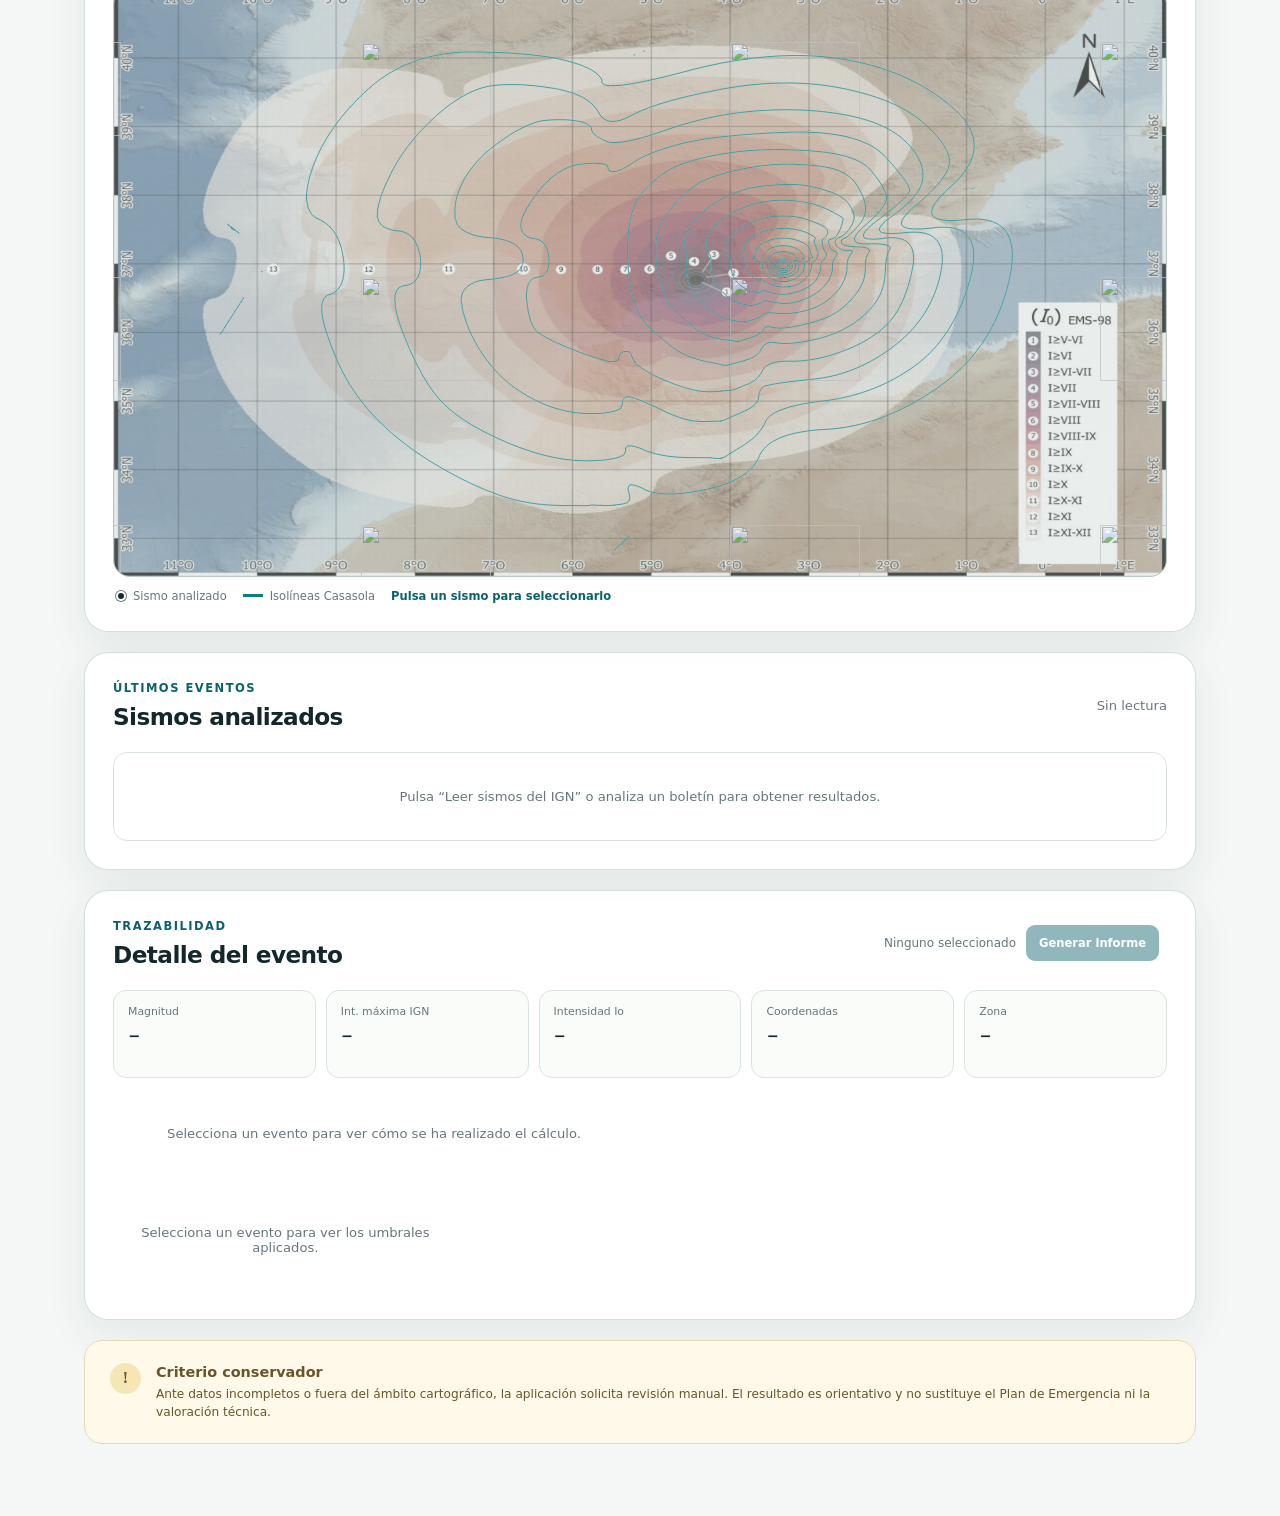
==== commit 59fd8287: "Add files via upload" ====
--- a/index.html
+++ b/index.html
@@ -8,7 +8,7 @@
     <title>Alerta sismica de embalses</title>
     <link rel="manifest" href="manifest.webmanifest">
     <link rel="icon" href="icon.svg" type="image/svg+xml">
-    <link rel="stylesheet" href="styles.css?v=15">
+    <link rel="stylesheet" href="styles.css?v=16">
   </head>
   <body>
     <main class="app-shell">
@@ -18,7 +18,7 @@
           <h1>Alerta sísmica<br><span>por embalse</span></h1>
           <p class="hero-subtitle">Lectura del IGN y evaluación independiente con las capas oficiales de intensidad.</p>
         </div>
-        <div class="version-pill"><span></span> Motor raster v5.1</div>
+        <div class="version-pill"><span></span> Motor raster v5.2</div>
       </header>
 
       <section class="overview" aria-labelledby="overviewTitle">
@@ -254,15 +254,15 @@
         </div>
 
         <footer class="help-footer">
-          <span>Alerta sísmica por embalse · Manual v5.1</span>
+          <span>Alerta sísmica por embalse · Manual v5.2</span>
           <form method="dialog"><button class="primary help-done" type="submit">Entendido</button></form>
         </footer>
       </article>
     </dialog>
 
-    <script src="raster-intensity-data.js?v=15"></script>
-    <script src="core.js?v=15"></script>
-    <script src="app.js?v=15"></script>
+    <script src="raster-intensity-data.js?v=16"></script>
+    <script src="core.js?v=16"></script>
+    <script src="app.js?v=16"></script>
     <script>
       if ("serviceWorker" in navigator && location.protocol !== "file:") {
         navigator.serviceWorker.register("sw.js").catch(() => {});
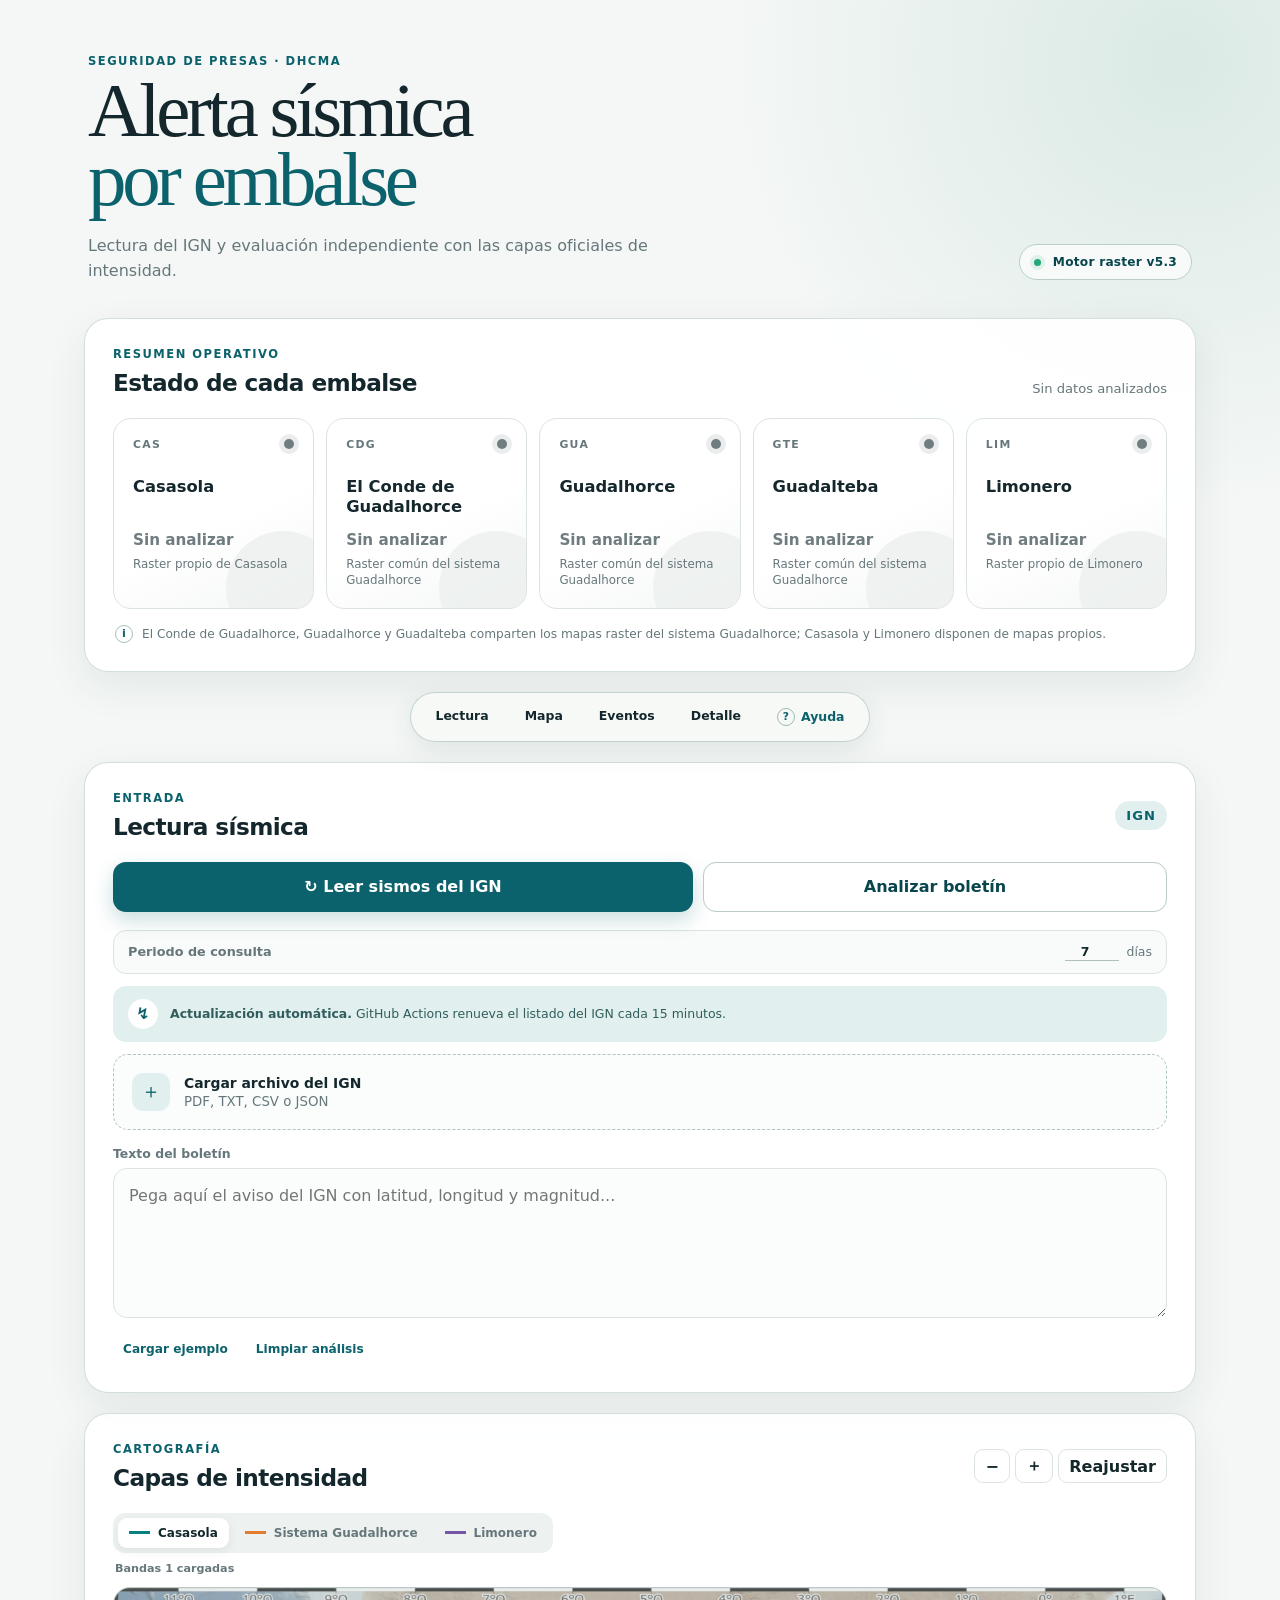
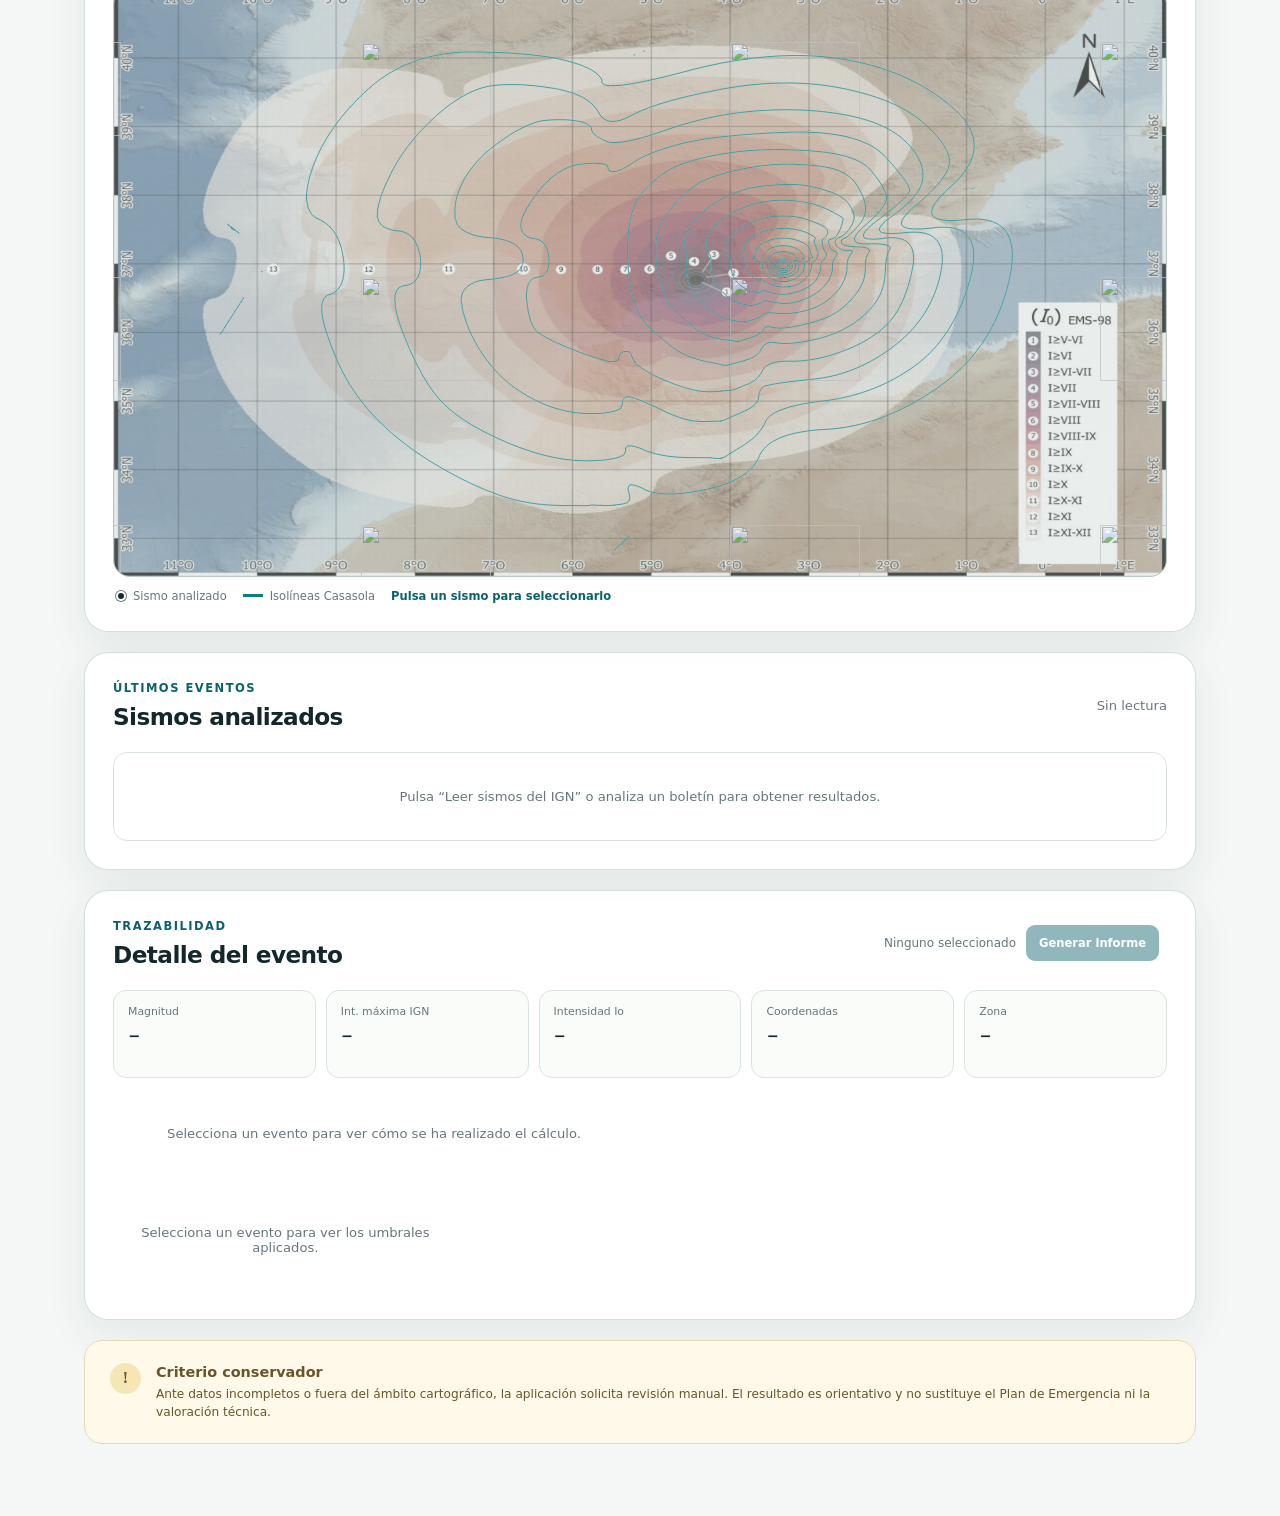
==== commit e238b1b2: "Add files via upload" ====
--- a/index.html
+++ b/index.html
@@ -8,7 +8,7 @@
     <title>Alerta sismica de embalses</title>
     <link rel="manifest" href="manifest.webmanifest">
     <link rel="icon" href="icon.svg" type="image/svg+xml">
-    <link rel="stylesheet" href="styles.css?v=16">
+    <link rel="stylesheet" href="styles.css?v=17">
   </head>
   <body>
     <main class="app-shell">
@@ -18,7 +18,7 @@
           <h1>Alerta sísmica<br><span>por embalse</span></h1>
           <p class="hero-subtitle">Lectura del IGN y evaluación independiente con las capas oficiales de intensidad.</p>
         </div>
-        <div class="version-pill"><span></span> Motor raster v5.2</div>
+        <div class="version-pill"><span></span> Motor raster v5.3</div>
       </header>
 
       <section class="overview" aria-labelledby="overviewTitle">
@@ -231,7 +231,7 @@
               <article><span aria-hidden="true">↻</span><h4>Entrada alternativa</h4><p>También puedes cargar un PDF, TXT, CSV o JSON del IGN, o pegar el texto de un boletín y pulsar «Analizar boletín».</p></article>
               <article><span aria-hidden="true">⌖</span><h4>Mapa</h4><p>Alterna entre Casasola, Sistema Guadalhorce y Limonero. Amplía, arrastra y pulsa un epicentro para seleccionarlo.</p></article>
               <article><span aria-hidden="true">≡</span><h4>Eventos</h4><p>La tabla reúne los resultados. El evento seleccionado queda resaltado y actualiza el panel de detalle.</p></article>
-              <article><span aria-hidden="true">□</span><h4>Informe</h4><p>El informe incluye datos, cálculos, umbrales, distancias y mapas con ortofoto, intensidad extraordinaria en rojo, isolíneas y epicentro; desde él puedes imprimir o guardar como PDF.</p></article>
+              <article><span aria-hidden="true">□</span><h4>Informe</h4><p>El informe incluye datos, cálculos, umbrales, distancias y mapas con imagen satélite de Google, intensidad extraordinaria en rojo, isolíneas y epicentro; desde él puedes imprimir o guardar como PDF.</p></article>
             </div>
           </section>
 
@@ -254,15 +254,15 @@
         </div>
 
         <footer class="help-footer">
-          <span>Alerta sísmica por embalse · Manual v5.2</span>
+          <span>Alerta sísmica por embalse · Manual v5.3</span>
           <form method="dialog"><button class="primary help-done" type="submit">Entendido</button></form>
         </footer>
       </article>
     </dialog>
 
-    <script src="raster-intensity-data.js?v=16"></script>
-    <script src="core.js?v=16"></script>
-    <script src="app.js?v=16"></script>
+    <script src="raster-intensity-data.js?v=17"></script>
+    <script src="core.js?v=17"></script>
+    <script src="app.js?v=17"></script>
     <script>
       if ("serviceWorker" in navigator && location.protocol !== "file:") {
         navigator.serviceWorker.register("sw.js").catch(() => {});
